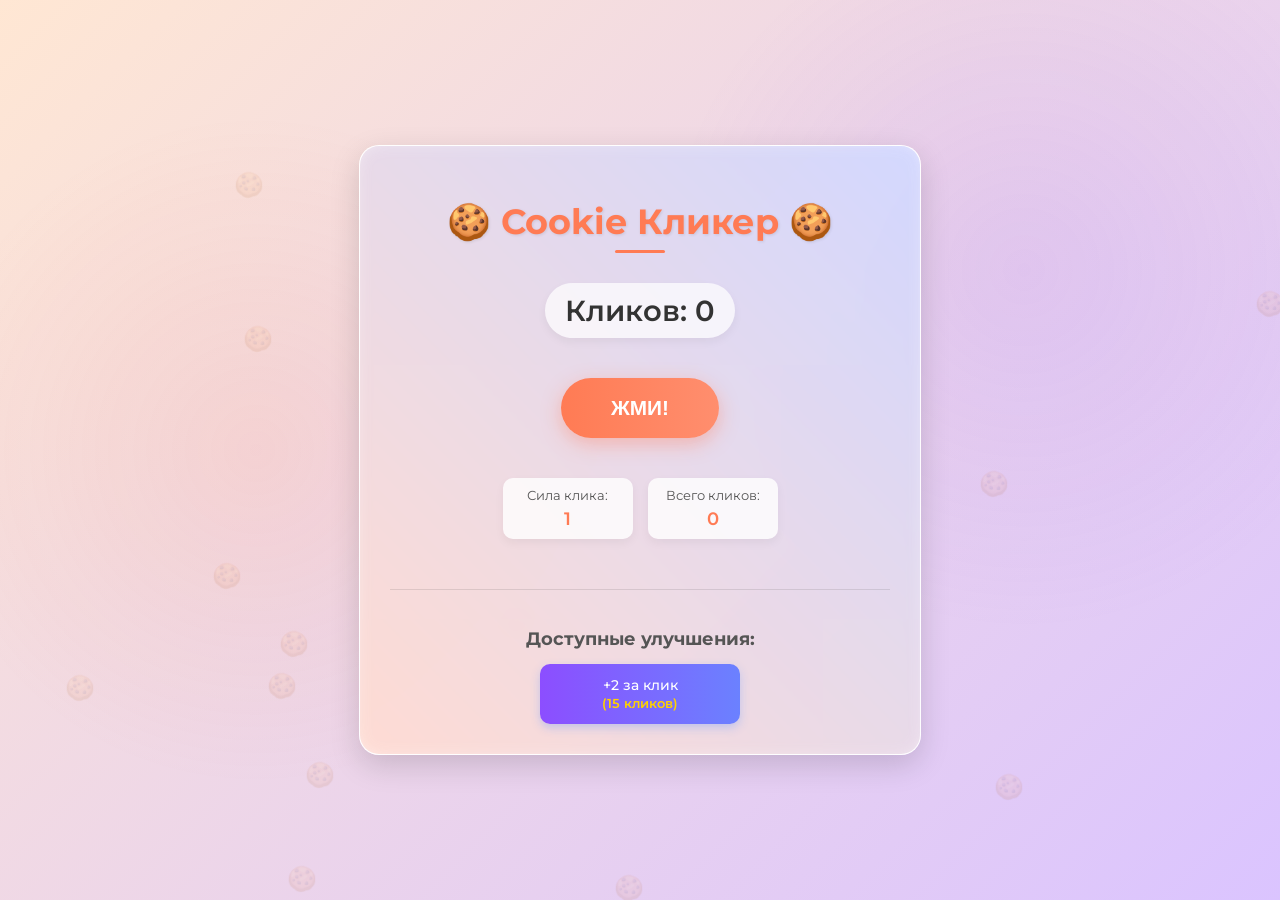
==== Frontend/index.html @ 11d8e7a0 "second commit" ====
<!DOCTYPE html>
<html lang="ru">
<head>
  <meta charset="UTF-8">
  <title>Cookie Clicker Deluxe</title>
  <link rel="stylesheet" href="style.css">
  <link rel="preconnect" href="https://fonts.googleapis.com">
  <link rel="preconnect" href="https://fonts.gstatic.com" crossorigin>
  <link href="https://fonts.googleapis.com/css2?family=Montserrat:wght@400;600;700&family=Poppins:wght@300;400;600&display=swap" rel="stylesheet">
  <link rel="stylesheet" href="https://cdnjs.cloudflare.com/ajax/libs/animate.css/4.1.1/animate.min.css">
</head>
<body>
  <div class="particles"></div>
  <div class="game">
    <h1 class="title">🍪 Cookie Кликер 🍪</h1>
    <div class="counter">Кликов: <span id="clicks">0</span></div>
    
    <div class="cookie-container">
      <button id="cookie" class="cookie-btn animate__animated">ЖМИ!</button>
      <div class="cookie-crumbs"></div>
    </div>
    
    <div class="stats">
      <div class="stat-box">
        <span>Сила клика:</span>
        <span id="click-power">1</span>
      </div>
      <div class="stat-box">
        <span>Всего кликов:</span>
        <span id="total-clicks">0</span>
      </div>
    </div>
    
    <div class="upgrades">
      <h3>Доступные улучшения:</h3>
      <div id="upgrades-container" class="upgrades-grid"></div>
    </div>
    
    <div id="Improvements" class="purchased-upgrades">
      <h3>Купленные улучшения:</h3>
      <div class="upgrades-grid">
        <button id="byeImprovements" class="upgrade">+500 за клик<br><span>(10000 кликов)</span></button>
      </div>
    </div>
  </div>
  
  <div class="floating-cookies"></div>
  
  <script src="script.js"></script>
</body>
</html>
---- Frontend/style.css ----
@import url("https://fonts.googleapis.com/css2?family=Montserrat:wght@400;600;700&family=Poppins:wght@300;400;600&display=swap");
:root {
  --primary: #FF7B54;
  --primary-light: #FF8E6E;
  --secondary: #8C4EFF;
  --secondary-light: #6B81FF;
  --accent: #FFD200;
  --background: #f5f7fa;
  --text: #333;
  --text-light: #555;
}

body {
  font-family: "Montserrat", sans-serif;
  display: -webkit-box;
  display: -ms-flexbox;
  display: flex;
  -webkit-box-pack: center;
      -ms-flex-pack: center;
          justify-content: center;
  -webkit-box-align: center;
      -ms-flex-align: center;
          align-items: center;
  min-height: 100vh;
  margin: 0;
  background: linear-gradient(135deg, rgba(255, 208, 170, 0.5137254902) 0%, rgba(184, 140, 255, 0.5137254902) 100%);
  color: var(--text);
  overflow-x: hidden;
  position: relative;
}

.particles {
  position: fixed;
  top: 0;
  left: 0;
  width: 100%;
  height: 100%;
  z-index: -1;
  background: radial-gradient(circle at 20% 50%, rgba(255, 123, 84, 0.1) 0%, transparent 30%), radial-gradient(circle at 80% 30%, rgba(140, 78, 255, 0.1) 0%, transparent 30%);
}

.game {
  background: rgba(255, 255, 255, 0.95);
  padding: 30px;
  border-radius: 20px;
  -webkit-box-shadow: 0 10px 30px rgba(0, 0, 0, 0.15);
          box-shadow: 0 10px 30px rgba(0, 0, 0, 0.15);
  width: 90%;
  max-width: 500px;
  margin: 20px;
  backdrop-filter: blur(5px);
  border: 1px solid rgba(255, 255, 255, 0.3);
  position: relative;
  overflow: hidden;
  -webkit-transition: -webkit-transform 0.3s ease;
  transition: -webkit-transform 0.3s ease;
  transition: transform 0.3s ease;
  transition: transform 0.3s ease, -webkit-transform 0.3s ease;
  display: -webkit-box;
  display: -ms-flexbox;
  display: flex;
  -webkit-box-orient: vertical;
  -webkit-box-direction: normal;
      -ms-flex-direction: column;
          flex-direction: column;
  -webkit-box-align: center;
      -ms-flex-align: center;
          align-items: center;
  text-align: center;
}

.game::before {
  content: "";
  position: absolute;
  top: -10px;
  left: -10px;
  right: -10px;
  bottom: -10px;
  background: linear-gradient(45deg, var(--primary-light), var(--secondary-light));
  z-index: -1;
  border-radius: 30px;
  opacity: 0.3;
  -webkit-filter: blur(10px);
          filter: blur(10px);
}

.title {
  color: var(--primary);
  margin-bottom: 20px;
  font-size: 2.2rem;
  text-shadow: 1px 1px 3px rgba(0, 0, 0, 0.1);
  position: relative;
  display: inline-block;
}
@media (max-width: 480px) {
  .title {
    margin-bottom: 18px;
    font-size: 2rem;
  }
}
@media (max-width: 445px) {
  .title {
    margin-bottom: 15px;
    font-size: 1.8rem;
  }
}
@media (max-width: 410px) {
  .title {
    margin-bottom: 13px;
    font-size: 1.6rem;
  }
}

.title::after {
  content: "";
  position: absolute;
  bottom: -10px;
  left: 50%;
  -webkit-transform: translateX(-50%);
          transform: translateX(-50%);
  width: 50px;
  height: 3px;
  background: var(--primary);
  border-radius: 3px;
}

.counter {
  font-size: 1.8rem;
  margin: 20px 0;
  color: var(--text);
  font-weight: 600;
  background: rgba(255, 255, 255, 0.7);
  padding: 10px 20px;
  border-radius: 50px;
  display: inline-block;
  -webkit-box-shadow: 0 4px 10px rgba(0, 0, 0, 0.05);
          box-shadow: 0 4px 10px rgba(0, 0, 0, 0.05);
}

.cookie-container {
  position: relative;
  margin: 20px 0;
  display: -webkit-box;
  display: -ms-flexbox;
  display: flex;
  -webkit-box-pack: center;
      -ms-flex-pack: center;
          justify-content: center;
}

.cookie-btn {
  background: -webkit-gradient(linear, left top, right top, from(var(--primary)), to(var(--primary-light)));
  background: linear-gradient(to right, var(--primary), var(--primary-light));
  border: none;
  padding: 18px 50px;
  font-size: 1.3rem;
  cursor: pointer;
  border-radius: 50px;
  color: white;
  font-weight: 600;
  -webkit-box-shadow: 0 6px 20px rgba(255, 123, 84, 0.4);
          box-shadow: 0 6px 20px rgba(255, 123, 84, 0.4);
  -webkit-transition: all 0.3s ease;
  transition: all 0.3s ease;
  position: relative;
  overflow: hidden;
  z-index: 1;
  -webkit-transform: scale(1);
          transform: scale(1);
}

.cookie-btn:hover {
  -webkit-transform: scale(1.05);
          transform: scale(1.05);
  -webkit-box-shadow: 0 8px 25px rgba(255, 123, 84, 0.5);
          box-shadow: 0 8px 25px rgba(255, 123, 84, 0.5);
}

.cookie-btn:active {
  -webkit-transform: scale(0.95);
          transform: scale(0.95);
}

.cookie-btn::before {
  content: "";
  position: absolute;
  top: 0;
  left: 0;
  width: 100%;
  height: 100%;
  background: -webkit-gradient(linear, left top, right top, from(var(--primary-light)), to(var(--primary)));
  background: linear-gradient(to right, var(--primary-light), var(--primary));
  opacity: 0;
  -webkit-transition: opacity 0.3s ease;
  transition: opacity 0.3s ease;
  z-index: -1;
}

.cookie-btn:hover::before {
  opacity: 1;
}

.cookie-crumbs {
  position: absolute;
  top: 0;
  left: 0;
  width: 100%;
  height: 100%;
  pointer-events: none;
  z-index: -1;
}

.stats {
  display: -webkit-box;
  display: -ms-flexbox;
  display: flex;
  -webkit-box-pack: center;
      -ms-flex-pack: center;
          justify-content: center;
  gap: 15px;
  margin: 20px 0;
  width: 100%;
}

.stat-box {
  background: rgba(255, 255, 255, 0.8);
  padding: 10px 15px;
  border-radius: 10px;
  -webkit-box-shadow: 0 4px 10px rgba(0, 0, 0, 0.05);
          box-shadow: 0 4px 10px rgba(0, 0, 0, 0.05);
  font-size: 0.9rem;
  display: -webkit-box;
  display: -ms-flexbox;
  display: flex;
  -webkit-box-orient: vertical;
  -webkit-box-direction: normal;
      -ms-flex-direction: column;
          flex-direction: column;
  -webkit-box-align: center;
      -ms-flex-align: center;
          align-items: center;
  min-width: 100px;
}

.stat-box span:first-child {
  color: var(--text-light);
  font-size: 0.8rem;
  margin-bottom: 5px;
}

.stat-box span:last-child {
  font-weight: 600;
  color: var(--primary);
  font-size: 1.1rem;
}

.upgrades {
  margin-top: 30px;
  padding-top: 20px;
  border-top: 1px solid rgba(0, 0, 0, 0.1);
  width: 100%;
}

.upgrades h3 {
  color: var(--text-light);
  margin-bottom: 15px;
  font-size: 1.1rem;
  text-align: center;
}

.upgrades-grid {
  -ms-grid-columns: 1fr 10px 1fr;
  grid-template-columns: 1fr 1fr;
  gap: 10px;
  justify-items: center;
}

.upgrade {
  background: -webkit-gradient(linear, left top, right top, from(var(--secondary)), to(var(--secondary-light)));
  background: linear-gradient(to right, var(--secondary), var(--secondary-light));
  border: none;
  padding: 12px 5px;
  font-family: "Montserrat", sans-serif;
  font-size: 0.9rem;
  cursor: pointer;
  border-radius: 10px;
  color: white;
  font-weight: 500;
  -webkit-box-shadow: 0 4px 10px rgba(78, 140, 255, 0.3);
          box-shadow: 0 4px 10px rgba(78, 140, 255, 0.3);
  -webkit-transition: all 0.3s ease;
  transition: all 0.3s ease;
  position: relative;
  overflow: hidden;
  width: 100%;
  max-width: 200px;
  text-align: center;
}

.upgrade span {
  color: var(--accent);
  font-weight: 600;
  font-size: 0.8rem;
}

.upgrade:hover {
  -webkit-transform: translateY(-3px);
          transform: translateY(-3px);
  -webkit-box-shadow: 0 6px 15px rgba(78, 140, 255, 0.4);
          box-shadow: 0 6px 15px rgba(78, 140, 255, 0.4);
}

.upgrade:disabled {
  background: #ccc;
  -webkit-transform: none;
          transform: none;
  -webkit-box-shadow: none;
          box-shadow: none;
  cursor: not-allowed;
}

.upgrade::after {
  content: "";
  position: absolute;
  top: 0;
  left: 0;
  width: 100%;
  height: 100%;
  background: -webkit-gradient(linear, left top, right top, from(var(--secondary-light)), to(var(--secondary)));
  background: linear-gradient(to right, var(--secondary-light), var(--secondary));
  opacity: 0;
  -webkit-transition: opacity 0.3s ease;
  transition: opacity 0.3s ease;
  z-index: -1;
}

.upgrade:hover::after {
  opacity: 1;
}

.purchased-upgrades {
  margin-top: 20px;
  padding-top: 15px;
  border-top: 1px solid rgba(0, 0, 0, 0.1);
  width: 100%;
}

.purchased-upgrades h3 {
  color: var(--text-light);
  margin-bottom: 15px;
  font-size: 1.1rem;
  text-align: center;
}

.floating-cookies {
  position: fixed;
  top: 0;
  left: 0;
  width: 100%;
  height: 100%;
  pointer-events: none;
  z-index: -1;
}

.floating-cookie {
  position: absolute;
  font-size: 1.5rem;
  opacity: 0.1;
  -webkit-animation: float 15s linear infinite;
          animation: float 15s linear infinite;
}

@-webkit-keyframes float {
  0% {
    -webkit-transform: translateY(100vh) translateX(0);
            transform: translateY(100vh) translateX(0);
  }
  100% {
    -webkit-transform: translateY(-100px) translateX(100px);
            transform: translateY(-100px) translateX(100px);
  }
}

@keyframes float {
  0% {
    -webkit-transform: translateY(100vh) translateX(0);
            transform: translateY(100vh) translateX(0);
  }
  100% {
    -webkit-transform: translateY(-100px) translateX(100px);
            transform: translateY(-100px) translateX(100px);
  }
}
@-webkit-keyframes clickPulse {
  0% {
    -webkit-transform: scale(1);
            transform: scale(1);
  }
  50% {
    -webkit-transform: scale(0.9);
            transform: scale(0.9);
  }
  100% {
    -webkit-transform: scale(1);
            transform: scale(1);
  }
}
@keyframes clickPulse {
  0% {
    -webkit-transform: scale(1);
            transform: scale(1);
  }
  50% {
    -webkit-transform: scale(0.9);
            transform: scale(0.9);
  }
  100% {
    -webkit-transform: scale(1);
            transform: scale(1);
  }
}
@-webkit-keyframes bounce {
  0%, 100% {
    -webkit-transform: translateY(0);
            transform: translateY(0);
  }
  50% {
    -webkit-transform: translateY(-10px);
            transform: translateY(-10px);
  }
}
@keyframes bounce {
  0%, 100% {
    -webkit-transform: translateY(0);
            transform: translateY(0);
  }
  50% {
    -webkit-transform: translateY(-10px);
            transform: translateY(-10px);
  }
}
.cookie-click {
  -webkit-animation: clickPulse 0.2s ease;
          animation: clickPulse 0.2s ease;
}

@media (max-width: 600px) {
  .game {
    width: 95%;
    padding: 20px;
  }
  .upgrades-grid {
    -ms-grid-columns: 1fr;
    grid-template-columns: 1fr;
  }
  .cookie-btn {
    padding: 15px 40px;
    font-size: 1.1rem;
  }
}
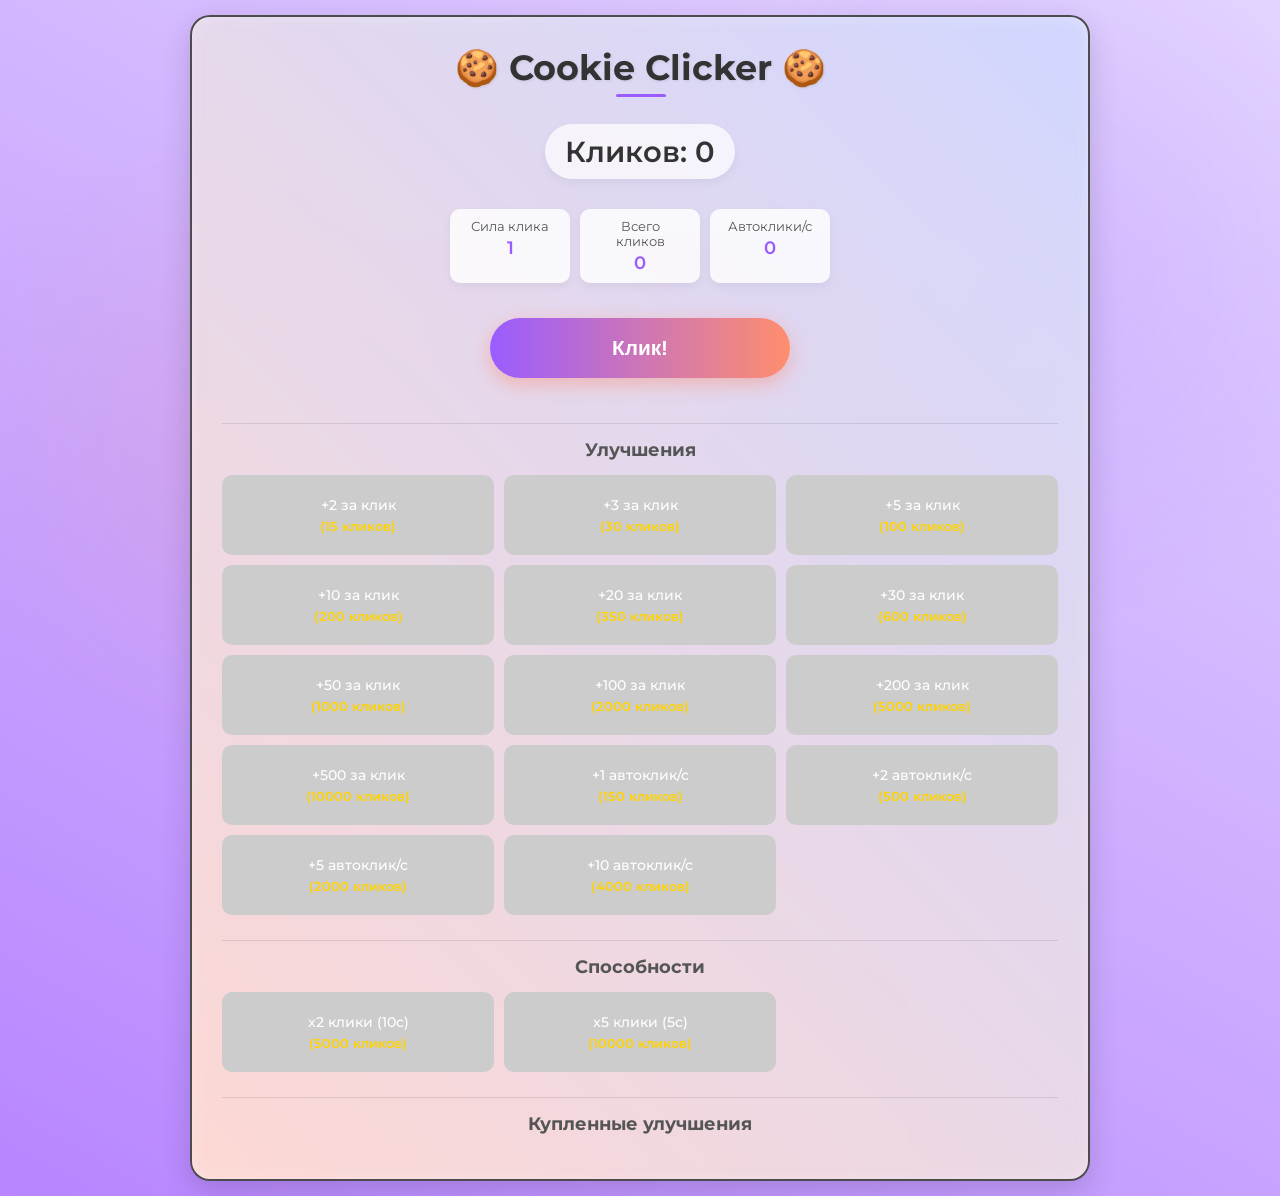
==== commit ebefcfa6: "Обновление и адаптация." ====
--- a/Frontend/index.html
+++ b/Frontend/index.html
@@ -2,50 +2,52 @@
 <html lang="ru">
 <head>
   <meta charset="UTF-8">
+  <meta name="viewport" content="width=device-width, initial-scale=1.0">
   <title>Cookie Clicker Deluxe</title>
   <link rel="stylesheet" href="style.css">
   <link rel="preconnect" href="https://fonts.googleapis.com">
   <link rel="preconnect" href="https://fonts.gstatic.com" crossorigin>
   <link href="https://fonts.googleapis.com/css2?family=Montserrat:wght@400;600;700&family=Poppins:wght@300;400;600&display=swap" rel="stylesheet">
+  <link href="https://fonts.cdnfonts.com/css/druk-text-wide-trial" rel="stylesheet">
   <link rel="stylesheet" href="https://cdnjs.cloudflare.com/ajax/libs/animate.css/4.1.1/animate.min.css">
 </head>
 <body>
   <div class="particles"></div>
   <div class="game">
-    <h1 class="title">🍪 Cookie Кликер 🍪</h1>
+    <h1 class="title animate__animated animate__bounceIn">🍪 Cookie Clicker 🍪</h1>
     <div class="counter">Кликов: <span id="clicks">0</span></div>
-    
-    <div class="cookie-container">
-      <button id="cookie" class="cookie-btn animate__animated">ЖМИ!</button>
-      <div class="cookie-crumbs"></div>
-    </div>
-    
     <div class="stats">
       <div class="stat-box">
-        <span>Сила клика:</span>
+        <span>Сила клика</span>
         <span id="click-power">1</span>
       </div>
       <div class="stat-box">
-        <span>Всего кликов:</span>
+        <span>Всего кликов</span>
         <span id="total-clicks">0</span>
       </div>
+      <div class="stat-box">
+        <span>Автоклики/с</span>
+        <span id="auto-clicks">0</span>
+      </div>
     </div>
-    
+    <div class="cookie-container">
+      <button id="cookie" class="cookie-btn animate__animated">Клик!</button>
+    </div>
+    <div class="cookie-crumbs"></div>
     <div class="upgrades">
-      <h3>Доступные улучшения:</h3>
+      <h3>Улучшения</h3>
       <div id="upgrades-container" class="upgrades-grid"></div>
     </div>
-    
-    <div id="Improvements" class="purchased-upgrades">
-      <h3>Купленные улучшения:</h3>
-      <div class="upgrades-grid">
-        <button id="byeImprovements" class="upgrade">+500 за клик<br><span>(10000 кликов)</span></button>
-      </div>
+    <div class="abilities">
+      <h3>Способности</h3>
+      <div id="abilities-container" class="upgrades-grid"></div>
+    </div>
+    <div class="purchased-upgrades" id="byeImprovements">
+      <h3>Купленные улучшения</h3>
+      <div id="Improvements"></div>
     </div>
   </div>
-  
   <div class="floating-cookies"></div>
-  
   <script src="script.js"></script>
 </body>
 </html>
--- a/Frontend/style.css
+++ b/Frontend/style.css
@@ -1,6 +1,7 @@
+@charset "UTF-8";
 @import url("https://fonts.googleapis.com/css2?family=Montserrat:wght@400;600;700&family=Poppins:wght@300;400;600&display=swap");
 :root {
-  --primary: #FF7B54;
+  --primary: #9a5cff;
   --primary-light: #FF8E6E;
   --secondary: #8C4EFF;
   --secondary-light: #6B81FF;
@@ -8,6 +9,13 @@
   --background: #f5f7fa;
   --text: #333;
   --text-light: #555;
+}
+
+* {
+  -webkit-box-sizing: border-box;
+          box-sizing: border-box;
+  margin: 0;
+  padding: 0;
 }
 
 body {
@@ -23,10 +31,11 @@
           align-items: center;
   min-height: 100vh;
   margin: 0;
-  background: linear-gradient(135deg, rgba(255, 208, 170, 0.5137254902) 0%, rgba(184, 140, 255, 0.5137254902) 100%);
+  background: linear-gradient(29deg, rgba(105, 0, 255, 0.48) 0%, rgba(200, 171, 255, 0.51) 100%);
   color: var(--text);
   overflow-x: hidden;
   position: relative;
+  padding: 15px;
 }
 
 .particles {
@@ -41,15 +50,14 @@
 
 .game {
   background: rgba(255, 255, 255, 0.95);
-  padding: 30px;
+  padding: 25px 20px;
   border-radius: 20px;
   -webkit-box-shadow: 0 10px 30px rgba(0, 0, 0, 0.15);
           box-shadow: 0 10px 30px rgba(0, 0, 0, 0.15);
-  width: 90%;
-  max-width: 500px;
-  margin: 20px;
+  width: 100%;
+  max-width: 900px;
   backdrop-filter: blur(5px);
-  border: 1px solid rgba(255, 255, 255, 0.3);
+  border: 2px solid rgba(0, 0, 0, 0.699);
   position: relative;
   overflow: hidden;
   -webkit-transition: -webkit-transform 0.3s ease;
@@ -85,36 +93,21 @@
 }
 
 .title {
-  color: var(--primary);
+  color: #333;
   margin-bottom: 20px;
-  font-size: 2.2rem;
+  font-family: "Montserrat", sans-serif; /* Fallback если Druk не загрузится */
+  font-size: 1.8rem;
+  font-weight: 700;
   text-shadow: 1px 1px 3px rgba(0, 0, 0, 0.1);
   position: relative;
   display: inline-block;
-}
-@media (max-width: 480px) {
-  .title {
-    margin-bottom: 18px;
-    font-size: 2rem;
-  }
-}
-@media (max-width: 445px) {
-  .title {
-    margin-bottom: 15px;
-    font-size: 1.8rem;
-  }
-}
-@media (max-width: 410px) {
-  .title {
-    margin-bottom: 13px;
-    font-size: 1.6rem;
-  }
+  line-height: 1.2;
 }
 
 .title::after {
   content: "";
   position: absolute;
-  bottom: -10px;
+  bottom: -8px;
   left: 50%;
   -webkit-transform: translateX(-50%);
           transform: translateX(-50%);
@@ -125,8 +118,8 @@
 }
 
 .counter {
-  font-size: 1.8rem;
-  margin: 20px 0;
+  font-size: 1.5rem;
+  margin: 15px 0;
   color: var(--text);
   font-weight: 600;
   background: rgba(255, 255, 255, 0.7);
@@ -135,6 +128,57 @@
   display: inline-block;
   -webkit-box-shadow: 0 4px 10px rgba(0, 0, 0, 0.05);
           box-shadow: 0 4px 10px rgba(0, 0, 0, 0.05);
+  width: auto;
+}
+
+.stats {
+  display: -webkit-box;
+  display: -ms-flexbox;
+  display: flex;
+  -webkit-box-pack: center;
+      -ms-flex-pack: center;
+          justify-content: center;
+  -ms-flex-wrap: wrap;
+      flex-wrap: wrap;
+  gap: 10px;
+  margin: 15px 0;
+  width: 100%;
+}
+
+.stat-box {
+  background: rgba(255, 255, 255, 0.8);
+  padding: 8px 12px;
+  border-radius: 10px;
+  -webkit-box-shadow: 0 4px 10px rgba(0, 0, 0, 0.05);
+          box-shadow: 0 4px 10px rgba(0, 0, 0, 0.05);
+  font-size: 0.85rem;
+  display: -webkit-box;
+  display: -ms-flexbox;
+  display: flex;
+  -webkit-box-orient: vertical;
+  -webkit-box-direction: normal;
+      -ms-flex-direction: column;
+          flex-direction: column;
+  -webkit-box-align: center;
+      -ms-flex-align: center;
+          align-items: center;
+  min-width: 90px;
+  -webkit-box-flex: 1;
+      -ms-flex: 1;
+          flex: 1;
+  max-width: 120px;
+}
+
+.stat-box span:first-child {
+  color: var(--text-light);
+  font-size: 0.75rem;
+  margin-bottom: 3px;
+}
+
+.stat-box span:last-child {
+  font-weight: 600;
+  color: var(--primary);
+  font-size: 1rem;
 }
 
 .cookie-container {
@@ -146,14 +190,15 @@
   -webkit-box-pack: center;
       -ms-flex-pack: center;
           justify-content: center;
+  width: 100%;
 }
 
 .cookie-btn {
   background: -webkit-gradient(linear, left top, right top, from(var(--primary)), to(var(--primary-light)));
   background: linear-gradient(to right, var(--primary), var(--primary-light));
   border: none;
-  padding: 18px 50px;
-  font-size: 1.3rem;
+  padding: 16px 40px;
+  font-size: 1.1rem;
   cursor: pointer;
   border-radius: 50px;
   color: white;
@@ -167,6 +212,8 @@
   z-index: 1;
   -webkit-transform: scale(1);
           transform: scale(1);
+  width: 100%;
+  max-width: 280px;
 }
 
 .cookie-btn:hover {
@@ -210,58 +257,47 @@
   z-index: -1;
 }
 
-.stats {
-  display: -webkit-box;
-  display: -ms-flexbox;
-  display: flex;
-  -webkit-box-pack: center;
-      -ms-flex-pack: center;
-          justify-content: center;
-  gap: 15px;
-  margin: 20px 0;
-  width: 100%;
-}
-
-.stat-box {
-  background: rgba(255, 255, 255, 0.8);
-  padding: 10px 15px;
-  border-radius: 10px;
-  -webkit-box-shadow: 0 4px 10px rgba(0, 0, 0, 0.05);
-          box-shadow: 0 4px 10px rgba(0, 0, 0, 0.05);
-  font-size: 0.9rem;
-  display: -webkit-box;
-  display: -ms-flexbox;
-  display: flex;
-  -webkit-box-orient: vertical;
-  -webkit-box-direction: normal;
-      -ms-flex-direction: column;
-          flex-direction: column;
-  -webkit-box-align: center;
-      -ms-flex-align: center;
-          align-items: center;
-  min-width: 100px;
-}
-
-.stat-box span:first-child {
-  color: var(--text-light);
-  font-size: 0.8rem;
-  margin-bottom: 5px;
-}
-
-.stat-box span:last-child {
-  font-weight: 600;
-  color: var(--primary);
-  font-size: 1.1rem;
-}
-
-.upgrades {
-  margin-top: 30px;
-  padding-top: 20px;
+.crumb {
+  position: fixed;
+  font-size: 1rem;
+  opacity: 0.7;
+  -webkit-animation: crumble 1s ease-out forwards;
+          animation: crumble 1s ease-out forwards;
+}
+
+@-webkit-keyframes crumble {
+  0% {
+    -webkit-transform: translate(0, 0) scale(1);
+            transform: translate(0, 0) scale(1);
+    opacity: 0.7;
+  }
+  100% {
+    -webkit-transform: translate(calc(-50px + 100px * var(--rand-x)), calc(50px * var(--rand-y))) scale(0.5);
+            transform: translate(calc(-50px + 100px * var(--rand-x)), calc(50px * var(--rand-y))) scale(0.5);
+    opacity: 0;
+  }
+}
+
+@keyframes crumble {
+  0% {
+    -webkit-transform: translate(0, 0) scale(1);
+            transform: translate(0, 0) scale(1);
+    opacity: 0.7;
+  }
+  100% {
+    -webkit-transform: translate(calc(-50px + 100px * var(--rand-x)), calc(50px * var(--rand-y))) scale(0.5);
+            transform: translate(calc(-50px + 100px * var(--rand-x)), calc(50px * var(--rand-y))) scale(0.5);
+    opacity: 0;
+  }
+}
+.upgrades, .abilities, .purchased-upgrades {
+  margin-top: 25px;
+  padding-top: 15px;
   border-top: 1px solid rgba(0, 0, 0, 0.1);
   width: 100%;
 }
 
-.upgrades h3 {
+.upgrades h3, .abilities h3, .purchased-upgrades h3 {
   color: var(--text-light);
   margin-bottom: 15px;
   font-size: 1.1rem;
@@ -269,19 +305,21 @@
 }
 
 .upgrades-grid {
-  -ms-grid-columns: 1fr 10px 1fr;
-  grid-template-columns: 1fr 1fr;
+  display: -ms-grid;
+  display: grid;
+  grid-template-columns: repeat(auto-fit, minmax(150px, 1fr));
   gap: 10px;
   justify-items: center;
-}
-
-.upgrade {
+  width: 100%;
+}
+
+.upgrade, .ability {
   background: -webkit-gradient(linear, left top, right top, from(var(--secondary)), to(var(--secondary-light)));
   background: linear-gradient(to right, var(--secondary), var(--secondary-light));
   border: none;
-  padding: 12px 5px;
+  padding: 12px 8px;
   font-family: "Montserrat", sans-serif;
-  font-size: 0.9rem;
+  font-size: 0.85rem;
   cursor: pointer;
   border-radius: 10px;
   color: white;
@@ -293,24 +331,39 @@
   position: relative;
   overflow: hidden;
   width: 100%;
-  max-width: 200px;
   text-align: center;
-}
-
-.upgrade span {
+  min-height: 80px;
+  display: -webkit-box;
+  display: -ms-flexbox;
+  display: flex;
+  -webkit-box-orient: vertical;
+  -webkit-box-direction: normal;
+      -ms-flex-direction: column;
+          flex-direction: column;
+  -webkit-box-pack: center;
+      -ms-flex-pack: center;
+          justify-content: center;
+  -webkit-box-align: center;
+      -ms-flex-align: center;
+          align-items: center;
+}
+
+.upgrade span, .ability span {
   color: var(--accent);
   font-weight: 600;
-  font-size: 0.8rem;
-}
-
-.upgrade:hover {
+  font-size: 0.75rem;
+  display: block;
+  margin-top: 5px;
+}
+
+.upgrade:hover, .ability:hover {
   -webkit-transform: translateY(-3px);
           transform: translateY(-3px);
   -webkit-box-shadow: 0 6px 15px rgba(78, 140, 255, 0.4);
           box-shadow: 0 6px 15px rgba(78, 140, 255, 0.4);
 }
 
-.upgrade:disabled {
+.upgrade:disabled, .ability:disabled {
   background: #ccc;
   -webkit-transform: none;
           transform: none;
@@ -319,7 +372,7 @@
   cursor: not-allowed;
 }
 
-.upgrade::after {
+.upgrade::after, .ability::after {
   content: "";
   position: absolute;
   top: 0;
@@ -334,24 +387,56 @@
   z-index: -1;
 }
 
-.upgrade:hover::after {
+.upgrade:hover::after, .ability:hover::after {
   opacity: 1;
 }
 
-.purchased-upgrades {
-  margin-top: 20px;
-  padding-top: 15px;
-  border-top: 1px solid rgba(0, 0, 0, 0.1);
-  width: 100%;
-}
-
-.purchased-upgrades h3 {
-  color: var(--text-light);
-  margin-bottom: 15px;
-  font-size: 1.1rem;
-  text-align: center;
-}
-
+.auto-upgrade {
+  background: -webkit-gradient(linear, left top, right top, from(#4CAF50), to(#81C784));
+  background: linear-gradient(to right, #4CAF50, #81C784);
+}
+
+.auto-upgrade::after {
+  background: -webkit-gradient(linear, left top, right top, from(#81C784), to(#4CAF50));
+  background: linear-gradient(to right, #81C784, #4CAF50);
+}
+
+.active-ability {
+  background: -webkit-gradient(linear, left top, right top, from(#FFD700), to(#FFA500));
+  background: linear-gradient(to right, #FFD700, #FFA500);
+  -webkit-animation: glow 1.5s ease-in-out infinite;
+          animation: glow 1.5s ease-in-out infinite;
+}
+
+@-webkit-keyframes glow {
+  0% {
+    -webkit-box-shadow: 0 0 10px rgba(255, 215, 0, 0.5);
+            box-shadow: 0 0 10px rgba(255, 215, 0, 0.5);
+  }
+  50% {
+    -webkit-box-shadow: 0 0 20px rgba(255, 215, 0, 0.8);
+            box-shadow: 0 0 20px rgba(255, 215, 0, 0.8);
+  }
+  100% {
+    -webkit-box-shadow: 0 0 10px rgba(255, 215, 0, 0.5);
+            box-shadow: 0 0 10px rgba(255, 215, 0, 0.5);
+  }
+}
+
+@keyframes glow {
+  0% {
+    -webkit-box-shadow: 0 0 10px rgba(255, 215, 0, 0.5);
+            box-shadow: 0 0 10px rgba(255, 215, 0, 0.5);
+  }
+  50% {
+    -webkit-box-shadow: 0 0 20px rgba(255, 215, 0, 0.8);
+            box-shadow: 0 0 20px rgba(255, 215, 0, 0.8);
+  }
+  100% {
+    -webkit-box-shadow: 0 0 10px rgba(255, 215, 0, 0.5);
+            box-shadow: 0 0 10px rgba(255, 215, 0, 0.5);
+  }
+}
 .floating-cookies {
   position: fixed;
   top: 0;
@@ -391,70 +476,121 @@
             transform: translateY(-100px) translateX(100px);
   }
 }
-@-webkit-keyframes clickPulse {
-  0% {
-    -webkit-transform: scale(1);
-            transform: scale(1);
-  }
-  50% {
-    -webkit-transform: scale(0.9);
-            transform: scale(0.9);
-  }
-  100% {
-    -webkit-transform: scale(1);
-            transform: scale(1);
-  }
-}
-@keyframes clickPulse {
-  0% {
-    -webkit-transform: scale(1);
-            transform: scale(1);
-  }
-  50% {
-    -webkit-transform: scale(0.9);
-            transform: scale(0.9);
-  }
-  100% {
-    -webkit-transform: scale(1);
-            transform: scale(1);
-  }
-}
-@-webkit-keyframes bounce {
-  0%, 100% {
-    -webkit-transform: translateY(0);
-            transform: translateY(0);
-  }
-  50% {
-    -webkit-transform: translateY(-10px);
-            transform: translateY(-10px);
-  }
-}
-@keyframes bounce {
-  0%, 100% {
-    -webkit-transform: translateY(0);
-            transform: translateY(0);
-  }
-  50% {
-    -webkit-transform: translateY(-10px);
-            transform: translateY(-10px);
-  }
-}
-.cookie-click {
-  -webkit-animation: clickPulse 0.2s ease;
-          animation: clickPulse 0.2s ease;
-}
-
-@media (max-width: 600px) {
+@media (min-width: 768px) {
+  .title {
+    font-size: 2.2rem;
+  }
+  .counter {
+    font-size: 1.8rem;
+  }
+  .stat-box {
+    padding: 10px 15px;
+    min-width: 100px;
+  }
+  .stat-box span:first-child {
+    font-size: 0.8rem;
+  }
+  .stat-box span:last-child {
+    font-size: 1.1rem;
+  }
+  .cookie-btn {
+    padding: 18px 50px;
+    font-size: 1.3rem;
+    max-width: 300px;
+  }
+  .upgrade, .ability {
+    font-size: 0.9rem;
+    padding: 12px 10px;
+  }
+  .upgrade span, .ability span {
+    font-size: 0.8rem;
+  }
+}
+/* Адаптация для десктопов */
+@media (min-width: 992px) {
   .game {
-    width: 95%;
-    padding: 20px;
+    padding: 30px;
   }
   .upgrades-grid {
-    -ms-grid-columns: 1fr;
-    grid-template-columns: 1fr;
+    -ms-grid-columns: (1fr)[3];
+    grid-template-columns: repeat(3, 1fr);
+  }
+}
+@media (max-width: 360px) {
+  .title {
+    font-size: 1.6rem;
+  }
+  .counter {
+    font-size: 1.3rem;
+    padding: 8px 16px;
+  }
+  .stat-box {
+    min-width: 80px;
+    padding: 6px 8px;
+  }
+  .stat-box span:first-child {
+    font-size: 0.7rem;
+  }
+  .stat-box span:last-child {
+    font-size: 0.9rem;
   }
   .cookie-btn {
-    padding: 15px 40px;
-    font-size: 1.1rem;
+    padding: 14px 30px;
+    font-size: 1rem;
+  }
+  .upgrade, .ability {
+    font-size: 0.8rem;
+    min-height: 70px;
+    padding: 8px 5px;
+  }
+}
+@media (max-height: 700px) and (orientation: portrait) {
+  body {
+    padding: 10px;
+    -webkit-box-align: start;
+        -ms-flex-align: start;
+            align-items: flex-start;
+  }
+  .game {
+    margin: 10px 0;
+  }
+  .title {
+    margin-bottom: 15px;
+    font-size: 1.6rem;
+  }
+  .counter {
+    margin: 10px 0;
+    font-size: 1.3rem;
+  }
+  .stats {
+    margin: 10px 0;
+  }
+  .cookie-container {
+    margin: 15px 0;
+  }
+}
+@media (max-width: 900px) and (orientation: landscape) {
+  body {
+    padding: 10px;
+    -webkit-box-align: start;
+        -ms-flex-align: start;
+            align-items: flex-start;
+  }
+  .game {
+    margin: 10px 0;
+    max-width: 100%;
+  }
+  .title {
+    margin-bottom: 15px;
+    font-size: 1.6rem;
+  }
+  .stats {
+    -ms-flex-wrap: nowrap;
+        flex-wrap: nowrap;
+    gap: 8px;
+  }
+  .stat-box {
+    min-width: auto;
+    padding: 6px 8px;
   }
 }
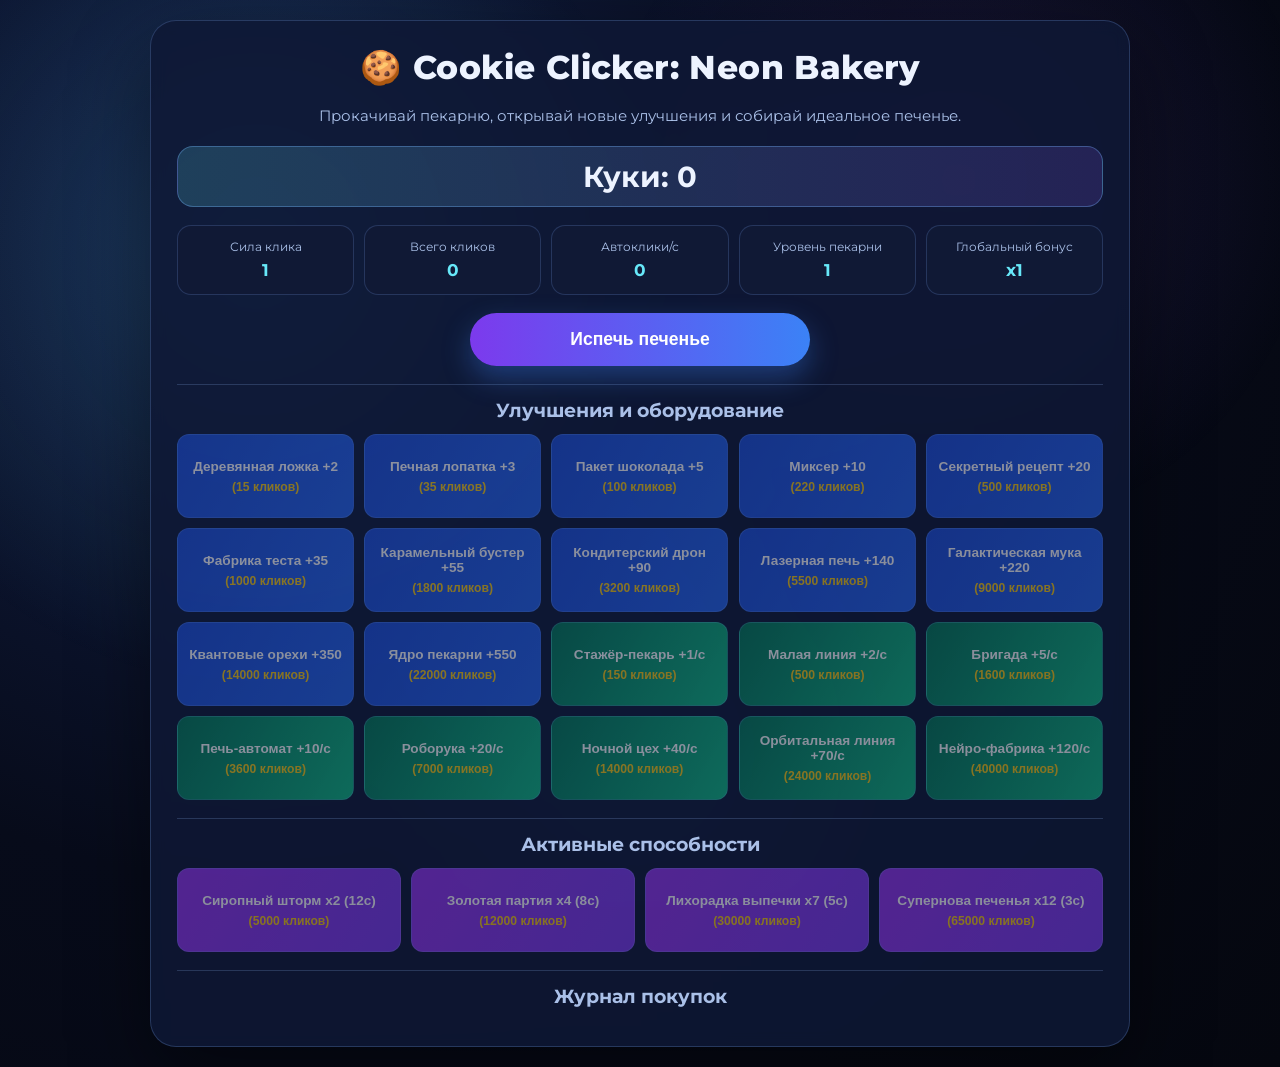
==== commit d77d3767: "Redesign UI and add advanced progression upgrades" ====
--- a/Frontend/index.html
+++ b/Frontend/index.html
@@ -7,16 +7,18 @@
   <link rel="stylesheet" href="style.css">
   <link rel="preconnect" href="https://fonts.googleapis.com">
   <link rel="preconnect" href="https://fonts.gstatic.com" crossorigin>
-  <link href="https://fonts.googleapis.com/css2?family=Montserrat:wght@400;600;700&family=Poppins:wght@300;400;600&display=swap" rel="stylesheet">
-  <link href="https://fonts.cdnfonts.com/css/druk-text-wide-trial" rel="stylesheet">
+  <link href="https://fonts.googleapis.com/css2?family=Montserrat:wght@400;600;700;800&family=Poppins:wght@300;400;600&display=swap" rel="stylesheet">
   <link rel="stylesheet" href="https://cdnjs.cloudflare.com/ajax/libs/animate.css/4.1.1/animate.min.css">
 </head>
 <body>
   <div class="particles"></div>
-  <div class="game">
-    <h1 class="title animate__animated animate__bounceIn">🍪 Cookie Clicker 🍪</h1>
-    <div class="counter">Кликов: <span id="clicks">0</span></div>
-    <div class="stats">
+  <main class="game">
+    <h1 class="title animate__animated animate__bounceIn">🍪 Cookie Clicker: Neon Bakery</h1>
+    <p class="subtitle">Прокачивай пекарню, открывай новые улучшения и собирай идеальное печенье.</p>
+
+    <div class="counter">Куки: <span id="clicks">0</span></div>
+
+    <section class="stats">
       <div class="stat-box">
         <span>Сила клика</span>
         <span id="click-power">1</span>
@@ -29,25 +31,35 @@
         <span>Автоклики/с</span>
         <span id="auto-clicks">0</span>
       </div>
+      <div class="stat-box">
+        <span>Уровень пекарни</span>
+        <span id="bakery-level">1</span>
+      </div>
+      <div class="stat-box">
+        <span>Глобальный бонус</span>
+        <span id="global-multiplier">x1</span>
+      </div>
+    </section>
+
+    <div class="cookie-container">
+      <button id="cookie" class="cookie-btn animate__animated">Испечь печенье</button>
     </div>
-    <div class="cookie-container">
-      <button id="cookie" class="cookie-btn animate__animated">Клик!</button>
-    </div>
-    <div class="cookie-crumbs"></div>
-    <div class="upgrades">
-      <h3>Улучшения</h3>
+
+    <section class="upgrades">
+      <h3>Улучшения и оборудование</h3>
       <div id="upgrades-container" class="upgrades-grid"></div>
-    </div>
-    <div class="abilities">
-      <h3>Способности</h3>
+    </section>
+
+    <section class="abilities">
+      <h3>Активные способности</h3>
       <div id="abilities-container" class="upgrades-grid"></div>
-    </div>
-    <div class="purchased-upgrades" id="byeImprovements">
-      <h3>Купленные улучшения</h3>
+    </section>
+
+    <section class="purchased-upgrades" id="byeImprovements">
+      <h3>Журнал покупок</h3>
       <div id="Improvements"></div>
-    </div>
-  </div>
-  <div class="floating-cookies"></div>
+    </section>
+  </main>
   <script src="script.js"></script>
 </body>
-</html>+</html>
--- a/Frontend/style.css
+++ b/Frontend/style.css
@@ -1,596 +1,230 @@
-@charset "UTF-8";
-@import url("https://fonts.googleapis.com/css2?family=Montserrat:wght@400;600;700&family=Poppins:wght@300;400;600&display=swap");
 :root {
-  --primary: #9a5cff;
-  --primary-light: #FF8E6E;
-  --secondary: #8C4EFF;
-  --secondary-light: #6B81FF;
-  --accent: #FFD200;
-  --background: #f5f7fa;
-  --text: #333;
-  --text-light: #555;
+  --bg: #070b1a;
+  --bg-secondary: #101935;
+  --panel: rgba(15, 24, 53, 0.86);
+  --panel-border: rgba(132, 177, 255, 0.22);
+  --text: #edf3ff;
+  --muted: #aac0e8;
+  --accent: #67e8f9;
+  --accent-2: #8b5cf6;
+  --warning: #facc15;
 }
 
 * {
-  -webkit-box-sizing: border-box;
-          box-sizing: border-box;
+  box-sizing: border-box;
   margin: 0;
   padding: 0;
 }
 
 body {
+  min-height: 100vh;
+  display: flex;
+  justify-content: center;
+  align-items: center;
+  padding: 20px;
   font-family: "Montserrat", sans-serif;
-  display: -webkit-box;
-  display: -ms-flexbox;
-  display: flex;
-  -webkit-box-pack: center;
-      -ms-flex-pack: center;
-          justify-content: center;
-  -webkit-box-align: center;
-      -ms-flex-align: center;
-          align-items: center;
-  min-height: 100vh;
-  margin: 0;
-  background: linear-gradient(29deg, rgba(105, 0, 255, 0.48) 0%, rgba(200, 171, 255, 0.51) 100%);
   color: var(--text);
-  overflow-x: hidden;
-  position: relative;
-  padding: 15px;
+  background: radial-gradient(circle at 20% 20%, #12214a 0%, var(--bg) 50%, #05070f 100%);
 }
 
 .particles {
   position: fixed;
-  top: 0;
-  left: 0;
-  width: 100%;
-  height: 100%;
-  z-index: -1;
-  background: radial-gradient(circle at 20% 50%, rgba(255, 123, 84, 0.1) 0%, transparent 30%), radial-gradient(circle at 80% 30%, rgba(140, 78, 255, 0.1) 0%, transparent 30%);
+  inset: 0;
+  pointer-events: none;
+  background-image: radial-gradient(circle at 20% 30%, rgba(103, 232, 249, 0.14), transparent 35%),
+    radial-gradient(circle at 75% 20%, rgba(139, 92, 246, 0.14), transparent 30%),
+    radial-gradient(circle at 50% 85%, rgba(59, 130, 246, 0.12), transparent 28%);
 }
 
 .game {
-  background: rgba(255, 255, 255, 0.95);
-  padding: 25px 20px;
-  border-radius: 20px;
-  -webkit-box-shadow: 0 10px 30px rgba(0, 0, 0, 0.15);
-          box-shadow: 0 10px 30px rgba(0, 0, 0, 0.15);
-  width: 100%;
-  max-width: 900px;
-  backdrop-filter: blur(5px);
-  border: 2px solid rgba(0, 0, 0, 0.699);
   position: relative;
-  overflow: hidden;
-  -webkit-transition: -webkit-transform 0.3s ease;
-  transition: -webkit-transform 0.3s ease;
-  transition: transform 0.3s ease;
-  transition: transform 0.3s ease, -webkit-transform 0.3s ease;
-  display: -webkit-box;
-  display: -ms-flexbox;
+  width: min(980px, 100%);
+  border: 1px solid var(--panel-border);
+  border-radius: 26px;
+  background: var(--panel);
+  box-shadow: 0 30px 80px rgba(0, 0, 0, 0.45);
+  backdrop-filter: blur(8px);
+  padding: 26px;
+  display: grid;
+  gap: 18px;
+}
+
+.title {
+  font-size: clamp(1.45rem, 2.6vw, 2.3rem);
+  font-weight: 800;
+  text-align: center;
+  letter-spacing: 0.4px;
+}
+
+.subtitle {
+  text-align: center;
+  color: var(--muted);
+  max-width: 720px;
+  margin: 0 auto;
+  line-height: 1.5;
+  font-size: 0.95rem;
+}
+
+.counter {
+  font-size: clamp(1.2rem, 2.6vw, 1.8rem);
+  font-weight: 700;
+  text-align: center;
+  background: linear-gradient(90deg, rgba(103, 232, 249, 0.18), rgba(139, 92, 246, 0.18));
+  border: 1px solid rgba(118, 183, 255, 0.35);
+  padding: 12px 20px;
+  border-radius: 16px;
+}
+
+.stats {
+  display: grid;
+  grid-template-columns: repeat(auto-fit, minmax(140px, 1fr));
+  gap: 10px;
+}
+
+.stat-box {
+  background: var(--bg-secondary);
+  border: 1px solid rgba(127, 171, 255, 0.2);
+  border-radius: 14px;
+  padding: 10px;
+  text-align: center;
+  min-height: 70px;
+  display: grid;
+  gap: 6px;
+  align-content: center;
+}
+
+.stat-box span:first-child {
+  color: var(--muted);
+  font-size: 0.75rem;
+}
+
+.stat-box span:last-child {
+  font-size: 1.05rem;
+  font-weight: 700;
+  color: var(--accent);
+}
+
+.cookie-container {
   display: flex;
-  -webkit-box-orient: vertical;
-  -webkit-box-direction: normal;
-      -ms-flex-direction: column;
-          flex-direction: column;
-  -webkit-box-align: center;
-      -ms-flex-align: center;
-          align-items: center;
-  text-align: center;
-}
-
-.game::before {
-  content: "";
-  position: absolute;
-  top: -10px;
-  left: -10px;
-  right: -10px;
-  bottom: -10px;
-  background: linear-gradient(45deg, var(--primary-light), var(--secondary-light));
-  z-index: -1;
-  border-radius: 30px;
-  opacity: 0.3;
-  -webkit-filter: blur(10px);
-          filter: blur(10px);
-}
-
-.title {
-  color: #333;
-  margin-bottom: 20px;
-  font-family: "Montserrat", sans-serif; /* Fallback если Druk не загрузится */
-  font-size: 1.8rem;
+  justify-content: center;
+}
+
+.cookie-btn {
+  border: 0;
+  border-radius: 999px;
+  color: #fff;
   font-weight: 700;
-  text-shadow: 1px 1px 3px rgba(0, 0, 0, 0.1);
-  position: relative;
-  display: inline-block;
-  line-height: 1.2;
-}
-
-.title::after {
-  content: "";
-  position: absolute;
-  bottom: -8px;
-  left: 50%;
-  -webkit-transform: translateX(-50%);
-          transform: translateX(-50%);
-  width: 50px;
-  height: 3px;
-  background: var(--primary);
-  border-radius: 3px;
-}
-
-.counter {
-  font-size: 1.5rem;
-  margin: 15px 0;
-  color: var(--text);
+  font-size: 1.1rem;
+  padding: 16px 38px;
+  cursor: pointer;
+  width: min(340px, 100%);
+  background: linear-gradient(90deg, #7c3aed, #3b82f6, #06b6d4);
+  background-size: 200% 200%;
+  box-shadow: 0 12px 28px rgba(59, 130, 246, 0.35);
+  transition: transform 0.2s ease, box-shadow 0.2s ease;
+}
+
+.cookie-btn:hover {
+  transform: translateY(-2px) scale(1.01);
+  box-shadow: 0 16px 32px rgba(103, 232, 249, 0.32);
+}
+
+.cookie-btn:active {
+  transform: translateY(1px) scale(0.98);
+}
+
+.upgrades,
+.abilities,
+.purchased-upgrades {
+  border-top: 1px solid rgba(150, 190, 255, 0.2);
+  padding-top: 14px;
+}
+
+.upgrades h3,
+.abilities h3,
+.purchased-upgrades h3 {
+  text-align: center;
+  color: var(--muted);
+  margin-bottom: 12px;
+}
+
+.upgrades-grid {
+  display: grid;
+  grid-template-columns: repeat(auto-fit, minmax(170px, 1fr));
+  gap: 10px;
+}
+
+.upgrade,
+.ability {
+  border: 1px solid rgba(129, 175, 255, 0.25);
+  border-radius: 12px;
+  min-height: 84px;
+  padding: 10px;
   font-weight: 600;
-  background: rgba(255, 255, 255, 0.7);
-  padding: 10px 20px;
-  border-radius: 50px;
-  display: inline-block;
-  -webkit-box-shadow: 0 4px 10px rgba(0, 0, 0, 0.05);
-          box-shadow: 0 4px 10px rgba(0, 0, 0, 0.05);
-  width: auto;
-}
-
-.stats {
-  display: -webkit-box;
-  display: -ms-flexbox;
-  display: flex;
-  -webkit-box-pack: center;
-      -ms-flex-pack: center;
-          justify-content: center;
-  -ms-flex-wrap: wrap;
-      flex-wrap: wrap;
-  gap: 10px;
-  margin: 15px 0;
-  width: 100%;
-}
-
-.stat-box {
-  background: rgba(255, 255, 255, 0.8);
-  padding: 8px 12px;
-  border-radius: 10px;
-  -webkit-box-shadow: 0 4px 10px rgba(0, 0, 0, 0.05);
-          box-shadow: 0 4px 10px rgba(0, 0, 0, 0.05);
   font-size: 0.85rem;
-  display: -webkit-box;
-  display: -ms-flexbox;
-  display: flex;
-  -webkit-box-orient: vertical;
-  -webkit-box-direction: normal;
-      -ms-flex-direction: column;
-          flex-direction: column;
-  -webkit-box-align: center;
-      -ms-flex-align: center;
-          align-items: center;
-  min-width: 90px;
-  -webkit-box-flex: 1;
-      -ms-flex: 1;
-          flex: 1;
-  max-width: 120px;
-}
-
-.stat-box span:first-child {
-  color: var(--text-light);
-  font-size: 0.75rem;
-  margin-bottom: 3px;
-}
-
-.stat-box span:last-child {
-  font-weight: 600;
-  color: var(--primary);
-  font-size: 1rem;
-}
-
-.cookie-container {
-  position: relative;
-  margin: 20px 0;
-  display: -webkit-box;
-  display: -ms-flexbox;
-  display: flex;
-  -webkit-box-pack: center;
-      -ms-flex-pack: center;
-          justify-content: center;
-  width: 100%;
-}
-
-.cookie-btn {
-  background: -webkit-gradient(linear, left top, right top, from(var(--primary)), to(var(--primary-light)));
-  background: linear-gradient(to right, var(--primary), var(--primary-light));
-  border: none;
-  padding: 16px 40px;
-  font-size: 1.1rem;
+  color: white;
   cursor: pointer;
-  border-radius: 50px;
-  color: white;
-  font-weight: 600;
-  -webkit-box-shadow: 0 6px 20px rgba(255, 123, 84, 0.4);
-          box-shadow: 0 6px 20px rgba(255, 123, 84, 0.4);
-  -webkit-transition: all 0.3s ease;
-  transition: all 0.3s ease;
-  position: relative;
-  overflow: hidden;
-  z-index: 1;
-  -webkit-transform: scale(1);
-          transform: scale(1);
-  width: 100%;
-  max-width: 280px;
-}
-
-.cookie-btn:hover {
-  -webkit-transform: scale(1.05);
-          transform: scale(1.05);
-  -webkit-box-shadow: 0 8px 25px rgba(255, 123, 84, 0.5);
-          box-shadow: 0 8px 25px rgba(255, 123, 84, 0.5);
-}
-
-.cookie-btn:active {
-  -webkit-transform: scale(0.95);
-          transform: scale(0.95);
-}
-
-.cookie-btn::before {
-  content: "";
-  position: absolute;
-  top: 0;
-  left: 0;
-  width: 100%;
-  height: 100%;
-  background: -webkit-gradient(linear, left top, right top, from(var(--primary-light)), to(var(--primary)));
-  background: linear-gradient(to right, var(--primary-light), var(--primary));
-  opacity: 0;
-  -webkit-transition: opacity 0.3s ease;
-  transition: opacity 0.3s ease;
-  z-index: -1;
-}
-
-.cookie-btn:hover::before {
-  opacity: 1;
-}
-
-.cookie-crumbs {
-  position: absolute;
-  top: 0;
-  left: 0;
-  width: 100%;
-  height: 100%;
-  pointer-events: none;
-  z-index: -1;
-}
-
-.crumb {
-  position: fixed;
-  font-size: 1rem;
-  opacity: 0.7;
-  -webkit-animation: crumble 1s ease-out forwards;
-          animation: crumble 1s ease-out forwards;
-}
-
-@-webkit-keyframes crumble {
-  0% {
-    -webkit-transform: translate(0, 0) scale(1);
-            transform: translate(0, 0) scale(1);
-    opacity: 0.7;
+  transition: transform 0.2s ease, opacity 0.2s ease;
+}
+
+.upgrade {
+  background: linear-gradient(120deg, #1d4ed8, #2563eb);
+}
+
+.auto-upgrade {
+  background: linear-gradient(120deg, #047857, #10b981);
+}
+
+.ability {
+  background: linear-gradient(120deg, #9333ea, #7c3aed);
+}
+
+.upgrade span,
+.ability span {
+  display: block;
+  margin-top: 6px;
+  color: var(--warning);
+  font-size: 0.76rem;
+}
+
+.upgrade:hover,
+.ability:hover {
+  transform: translateY(-2px);
+}
+
+.upgrade:disabled,
+.ability:disabled {
+  opacity: 0.52;
+  cursor: not-allowed;
+  transform: none;
+}
+
+.active-ability {
+  box-shadow: 0 0 0 1px rgba(255, 230, 86, 0.7), 0 0 20px rgba(255, 230, 86, 0.45);
+}
+
+#Improvements {
+  display: grid;
+  gap: 6px;
+}
+
+#Improvements div {
+  border-radius: 8px;
+  border: 1px solid rgba(144, 183, 255, 0.2);
+  background: #0d1836;
+  padding: 8px;
+  color: #cbe0ff;
+  font-size: 0.86rem;
+}
+
+@media (max-width: 640px) {
+  .game {
+    padding: 16px;
+    border-radius: 18px;
   }
-  100% {
-    -webkit-transform: translate(calc(-50px + 100px * var(--rand-x)), calc(50px * var(--rand-y))) scale(0.5);
-            transform: translate(calc(-50px + 100px * var(--rand-x)), calc(50px * var(--rand-y))) scale(0.5);
-    opacity: 0;
+
+  .cookie-btn {
+    font-size: 1rem;
+    padding: 14px 20px;
   }
 }
-
-@keyframes crumble {
-  0% {
-    -webkit-transform: translate(0, 0) scale(1);
-            transform: translate(0, 0) scale(1);
-    opacity: 0.7;
-  }
-  100% {
-    -webkit-transform: translate(calc(-50px + 100px * var(--rand-x)), calc(50px * var(--rand-y))) scale(0.5);
-            transform: translate(calc(-50px + 100px * var(--rand-x)), calc(50px * var(--rand-y))) scale(0.5);
-    opacity: 0;
-  }
-}
-.upgrades, .abilities, .purchased-upgrades {
-  margin-top: 25px;
-  padding-top: 15px;
-  border-top: 1px solid rgba(0, 0, 0, 0.1);
-  width: 100%;
-}
-
-.upgrades h3, .abilities h3, .purchased-upgrades h3 {
-  color: var(--text-light);
-  margin-bottom: 15px;
-  font-size: 1.1rem;
-  text-align: center;
-}
-
-.upgrades-grid {
-  display: -ms-grid;
-  display: grid;
-  grid-template-columns: repeat(auto-fit, minmax(150px, 1fr));
-  gap: 10px;
-  justify-items: center;
-  width: 100%;
-}
-
-.upgrade, .ability {
-  background: -webkit-gradient(linear, left top, right top, from(var(--secondary)), to(var(--secondary-light)));
-  background: linear-gradient(to right, var(--secondary), var(--secondary-light));
-  border: none;
-  padding: 12px 8px;
-  font-family: "Montserrat", sans-serif;
-  font-size: 0.85rem;
-  cursor: pointer;
-  border-radius: 10px;
-  color: white;
-  font-weight: 500;
-  -webkit-box-shadow: 0 4px 10px rgba(78, 140, 255, 0.3);
-          box-shadow: 0 4px 10px rgba(78, 140, 255, 0.3);
-  -webkit-transition: all 0.3s ease;
-  transition: all 0.3s ease;
-  position: relative;
-  overflow: hidden;
-  width: 100%;
-  text-align: center;
-  min-height: 80px;
-  display: -webkit-box;
-  display: -ms-flexbox;
-  display: flex;
-  -webkit-box-orient: vertical;
-  -webkit-box-direction: normal;
-      -ms-flex-direction: column;
-          flex-direction: column;
-  -webkit-box-pack: center;
-      -ms-flex-pack: center;
-          justify-content: center;
-  -webkit-box-align: center;
-      -ms-flex-align: center;
-          align-items: center;
-}
-
-.upgrade span, .ability span {
-  color: var(--accent);
-  font-weight: 600;
-  font-size: 0.75rem;
-  display: block;
-  margin-top: 5px;
-}
-
-.upgrade:hover, .ability:hover {
-  -webkit-transform: translateY(-3px);
-          transform: translateY(-3px);
-  -webkit-box-shadow: 0 6px 15px rgba(78, 140, 255, 0.4);
-          box-shadow: 0 6px 15px rgba(78, 140, 255, 0.4);
-}
-
-.upgrade:disabled, .ability:disabled {
-  background: #ccc;
-  -webkit-transform: none;
-          transform: none;
-  -webkit-box-shadow: none;
-          box-shadow: none;
-  cursor: not-allowed;
-}
-
-.upgrade::after, .ability::after {
-  content: "";
-  position: absolute;
-  top: 0;
-  left: 0;
-  width: 100%;
-  height: 100%;
-  background: -webkit-gradient(linear, left top, right top, from(var(--secondary-light)), to(var(--secondary)));
-  background: linear-gradient(to right, var(--secondary-light), var(--secondary));
-  opacity: 0;
-  -webkit-transition: opacity 0.3s ease;
-  transition: opacity 0.3s ease;
-  z-index: -1;
-}
-
-.upgrade:hover::after, .ability:hover::after {
-  opacity: 1;
-}
-
-.auto-upgrade {
-  background: -webkit-gradient(linear, left top, right top, from(#4CAF50), to(#81C784));
-  background: linear-gradient(to right, #4CAF50, #81C784);
-}
-
-.auto-upgrade::after {
-  background: -webkit-gradient(linear, left top, right top, from(#81C784), to(#4CAF50));
-  background: linear-gradient(to right, #81C784, #4CAF50);
-}
-
-.active-ability {
-  background: -webkit-gradient(linear, left top, right top, from(#FFD700), to(#FFA500));
-  background: linear-gradient(to right, #FFD700, #FFA500);
-  -webkit-animation: glow 1.5s ease-in-out infinite;
-          animation: glow 1.5s ease-in-out infinite;
-}
-
-@-webkit-keyframes glow {
-  0% {
-    -webkit-box-shadow: 0 0 10px rgba(255, 215, 0, 0.5);
-            box-shadow: 0 0 10px rgba(255, 215, 0, 0.5);
-  }
-  50% {
-    -webkit-box-shadow: 0 0 20px rgba(255, 215, 0, 0.8);
-            box-shadow: 0 0 20px rgba(255, 215, 0, 0.8);
-  }
-  100% {
-    -webkit-box-shadow: 0 0 10px rgba(255, 215, 0, 0.5);
-            box-shadow: 0 0 10px rgba(255, 215, 0, 0.5);
-  }
-}
-
-@keyframes glow {
-  0% {
-    -webkit-box-shadow: 0 0 10px rgba(255, 215, 0, 0.5);
-            box-shadow: 0 0 10px rgba(255, 215, 0, 0.5);
-  }
-  50% {
-    -webkit-box-shadow: 0 0 20px rgba(255, 215, 0, 0.8);
-            box-shadow: 0 0 20px rgba(255, 215, 0, 0.8);
-  }
-  100% {
-    -webkit-box-shadow: 0 0 10px rgba(255, 215, 0, 0.5);
-            box-shadow: 0 0 10px rgba(255, 215, 0, 0.5);
-  }
-}
-.floating-cookies {
-  position: fixed;
-  top: 0;
-  left: 0;
-  width: 100%;
-  height: 100%;
-  pointer-events: none;
-  z-index: -1;
-}
-
-.floating-cookie {
-  position: absolute;
-  font-size: 1.5rem;
-  opacity: 0.1;
-  -webkit-animation: float 15s linear infinite;
-          animation: float 15s linear infinite;
-}
-
-@-webkit-keyframes float {
-  0% {
-    -webkit-transform: translateY(100vh) translateX(0);
-            transform: translateY(100vh) translateX(0);
-  }
-  100% {
-    -webkit-transform: translateY(-100px) translateX(100px);
-            transform: translateY(-100px) translateX(100px);
-  }
-}
-
-@keyframes float {
-  0% {
-    -webkit-transform: translateY(100vh) translateX(0);
-            transform: translateY(100vh) translateX(0);
-  }
-  100% {
-    -webkit-transform: translateY(-100px) translateX(100px);
-            transform: translateY(-100px) translateX(100px);
-  }
-}
-@media (min-width: 768px) {
-  .title {
-    font-size: 2.2rem;
-  }
-  .counter {
-    font-size: 1.8rem;
-  }
-  .stat-box {
-    padding: 10px 15px;
-    min-width: 100px;
-  }
-  .stat-box span:first-child {
-    font-size: 0.8rem;
-  }
-  .stat-box span:last-child {
-    font-size: 1.1rem;
-  }
-  .cookie-btn {
-    padding: 18px 50px;
-    font-size: 1.3rem;
-    max-width: 300px;
-  }
-  .upgrade, .ability {
-    font-size: 0.9rem;
-    padding: 12px 10px;
-  }
-  .upgrade span, .ability span {
-    font-size: 0.8rem;
-  }
-}
-/* Адаптация для десктопов */
-@media (min-width: 992px) {
-  .game {
-    padding: 30px;
-  }
-  .upgrades-grid {
-    -ms-grid-columns: (1fr)[3];
-    grid-template-columns: repeat(3, 1fr);
-  }
-}
-@media (max-width: 360px) {
-  .title {
-    font-size: 1.6rem;
-  }
-  .counter {
-    font-size: 1.3rem;
-    padding: 8px 16px;
-  }
-  .stat-box {
-    min-width: 80px;
-    padding: 6px 8px;
-  }
-  .stat-box span:first-child {
-    font-size: 0.7rem;
-  }
-  .stat-box span:last-child {
-    font-size: 0.9rem;
-  }
-  .cookie-btn {
-    padding: 14px 30px;
-    font-size: 1rem;
-  }
-  .upgrade, .ability {
-    font-size: 0.8rem;
-    min-height: 70px;
-    padding: 8px 5px;
-  }
-}
-@media (max-height: 700px) and (orientation: portrait) {
-  body {
-    padding: 10px;
-    -webkit-box-align: start;
-        -ms-flex-align: start;
-            align-items: flex-start;
-  }
-  .game {
-    margin: 10px 0;
-  }
-  .title {
-    margin-bottom: 15px;
-    font-size: 1.6rem;
-  }
-  .counter {
-    margin: 10px 0;
-    font-size: 1.3rem;
-  }
-  .stats {
-    margin: 10px 0;
-  }
-  .cookie-container {
-    margin: 15px 0;
-  }
-}
-@media (max-width: 900px) and (orientation: landscape) {
-  body {
-    padding: 10px;
-    -webkit-box-align: start;
-        -ms-flex-align: start;
-            align-items: flex-start;
-  }
-  .game {
-    margin: 10px 0;
-    max-width: 100%;
-  }
-  .title {
-    margin-bottom: 15px;
-    font-size: 1.6rem;
-  }
-  .stats {
-    -ms-flex-wrap: nowrap;
-        flex-wrap: nowrap;
-    gap: 8px;
-  }
-  .stat-box {
-    min-width: auto;
-    padding: 6px 8px;
-  }
-}
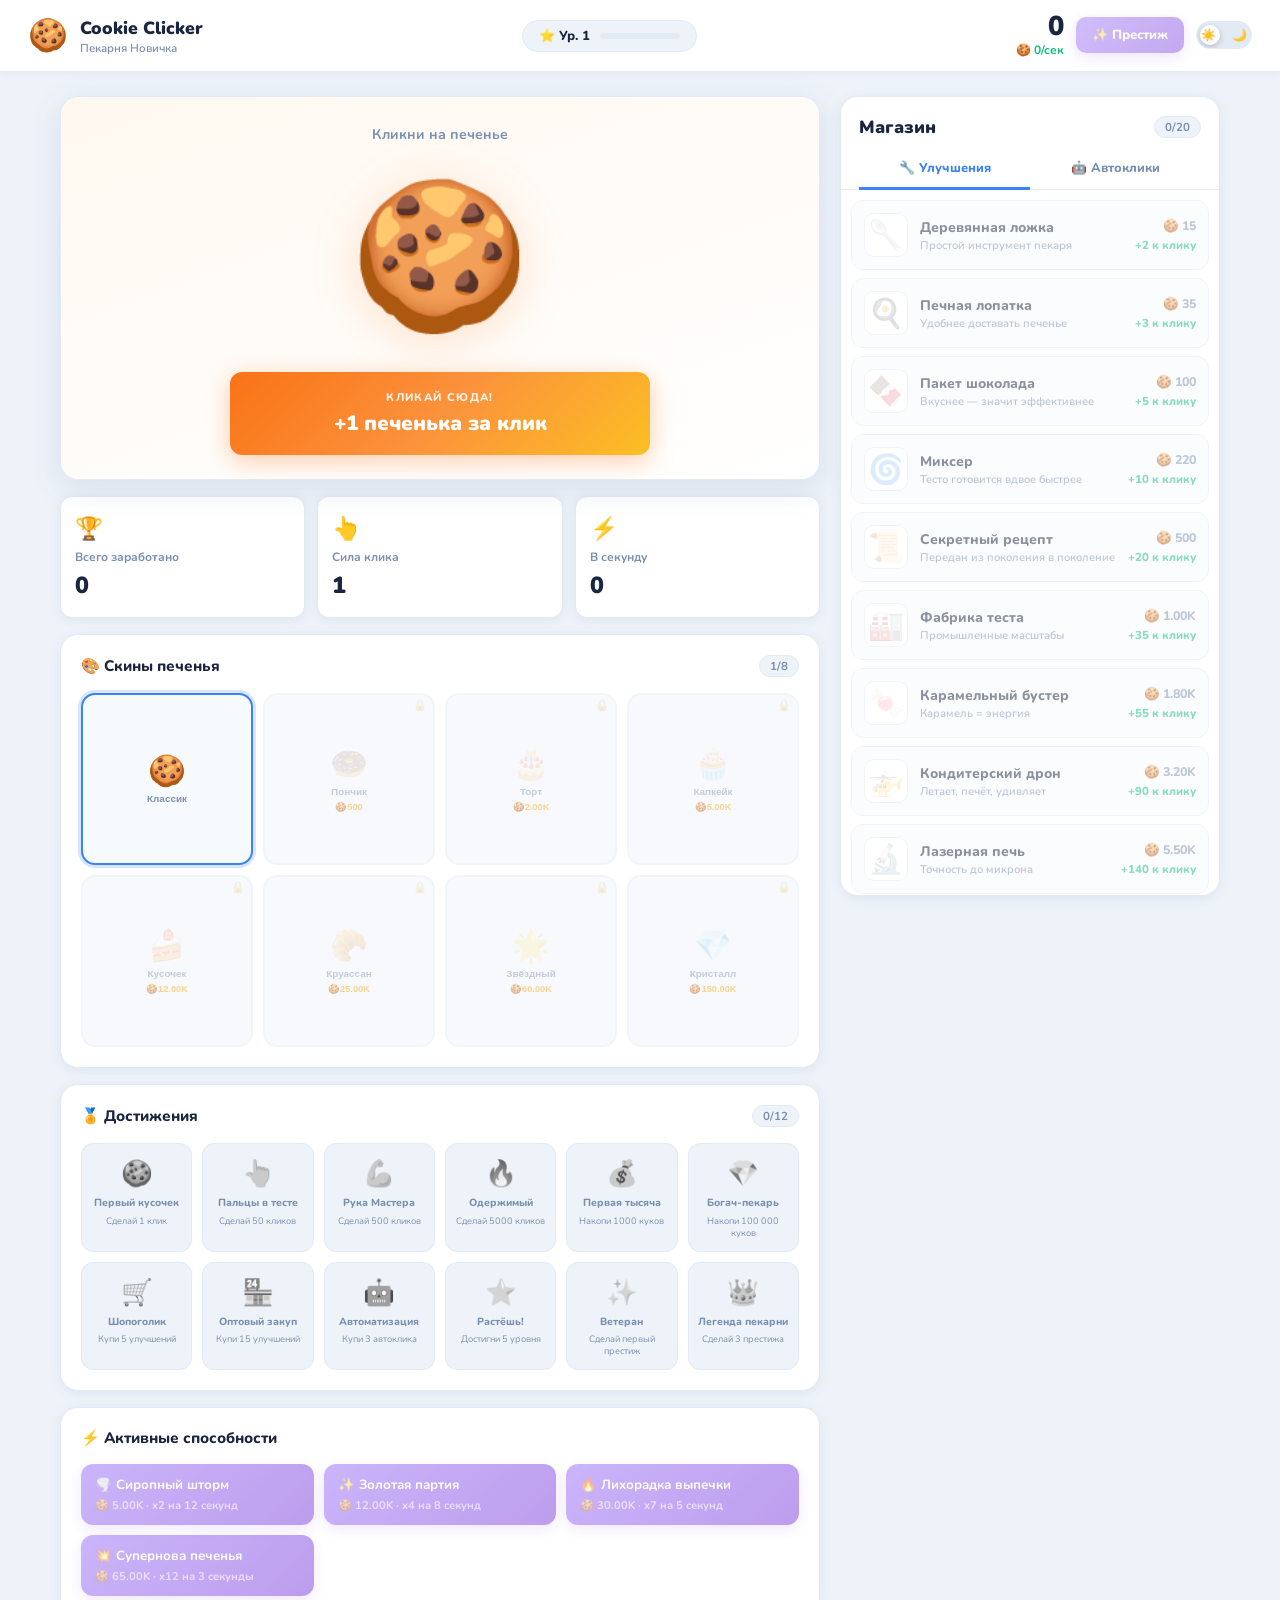
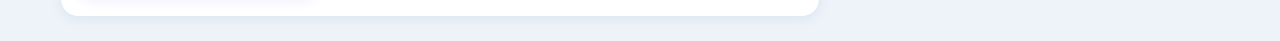
==== commit a7ddb622: "Design and new game logic" ====
--- a/Frontend/index.html
+++ b/Frontend/index.html
@@ -7,59 +7,158 @@
   <link rel="stylesheet" href="style.css">
   <link rel="preconnect" href="https://fonts.googleapis.com">
   <link rel="preconnect" href="https://fonts.gstatic.com" crossorigin>
-  <link href="https://fonts.googleapis.com/css2?family=Montserrat:wght@400;600;700;800&family=Poppins:wght@300;400;600&display=swap" rel="stylesheet">
-  <link rel="stylesheet" href="https://cdnjs.cloudflare.com/ajax/libs/animate.css/4.1.1/animate.min.css">
+  <link href="https://fonts.googleapis.com/css2?family=Nunito:wght@400;600;700;800;900&display=swap" rel="stylesheet">
 </head>
-<body>
-  <div class="particles"></div>
-  <main class="game">
-    <h1 class="title animate__animated animate__bounceIn">🍪 Cookie Clicker: Neon Bakery</h1>
-    <p class="subtitle">Прокачивай пекарню, открывай новые улучшения и собирай идеальное печенье.</p>
+<body data-theme="1">
 
-    <div class="counter">Куки: <span id="clicks">0</span></div>
+  <!-- ACHIEVEMENT TOAST -->
+  <div id="achievement-toast" class="achievement-toast hidden">
+    <div class="toast-icon" id="toast-icon">🏆</div>
+    <div class="toast-body">
+      <div class="toast-label">Достижение разблокировано!</div>
+      <div class="toast-name" id="toast-name">-</div>
+    </div>
+  </div>
 
-    <section class="stats">
-      <div class="stat-box">
-        <span>Сила клика</span>
-        <span id="click-power">1</span>
+  <!-- PRESTIGE MODAL -->
+  <div id="prestige-overlay" class="modal-overlay hidden">
+    <div class="modal">
+      <div class="modal-emoji">✨</div>
+      <h2 class="modal-title">Престиж-сброс</h2>
+      <p class="modal-desc">Ты сбросишь весь прогресс, но получишь постоянный бонус к кликам навсегда.</p>
+      <div class="modal-stats">
+        <div class="modal-stat"><span>Текущий множитель</span><span id="current-prestige-bonus">x1.0</span></div>
+        <div class="modal-stat"><span>После сброса</span><span id="new-prestige-bonus" class="green">x1.0</span></div>
       </div>
-      <div class="stat-box">
-        <span>Всего кликов</span>
-        <span id="total-clicks">0</span>
+      <div class="modal-btns">
+        <button class="modal-btn cancel" id="prestige-cancel">Отмена</button>
+        <button class="modal-btn confirm" id="prestige-confirm">Подтвердить ✨</button>
       </div>
-      <div class="stat-box">
-        <span>Автоклики/с</span>
-        <span id="auto-clicks">0</span>
+    </div>
+  </div>
+
+  <!-- HEADER -->
+  <header class="header">
+    <div class="header-logo">
+      <div class="logo-icon" id="header-cookie-icon">🍪</div>
+      <div>
+        <div class="logo-title">Cookie Clicker</div>
+        <div class="logo-sub" id="bakery-name-display">Пекарня Новичка</div>
       </div>
-      <div class="stat-box">
-        <span>Уровень пекарни</span>
-        <span id="bakery-level">1</span>
+    </div>
+    <div class="header-center">
+      <div class="bakery-level-badge" id="bakery-level-badge">
+        <span>⭐ Ур. <span id="bakery-level-display">1</span></span>
+        <div class="level-progress-wrap"><div class="level-progress-bar" id="level-progress-bar"></div></div>
       </div>
-      <div class="stat-box">
-        <span>Глобальный бонус</span>
-        <span id="global-multiplier">x1</span>
+    </div>
+    <div class="header-right">
+      <div class="header-counter">
+        <div id="header-clicks" class="hc-value">0</div>
+        <div class="hc-auto">🍪 <span id="header-auto">0</span>/сек</div>
       </div>
-    </section>
+      <button class="prestige-btn" id="prestige-btn">✨ Престиж</button>
+      <label class="theme-toggle" title="Тёмная / светлая тема">
+        <input type="checkbox" id="dark-toggle">
+        <span class="toggle-track">
+          <span class="toggle-sun">☀️</span>
+          <span class="toggle-moon">🌙</span>
+          <span class="toggle-thumb"></span>
+        </span>
+      </label>
+    </div>
+  </header>
 
-    <div class="cookie-container">
-      <button id="cookie" class="cookie-btn animate__animated">Испечь печенье</button>
-    </div>
+  <div class="layout">
+    <main class="left-panel">
 
-    <section class="upgrades">
-      <h3>Улучшения и оборудование</h3>
-      <div id="upgrades-container" class="upgrades-grid"></div>
-    </section>
+      <!-- COOKIE CARD -->
+      <div class="cookie-card" id="cookie-card">
+        <p class="cookie-label" id="cookie-label-text">Кликни на печенье</p>
+        <div class="cookie-img-wrap">
+          <div class="cookie-emoji" id="cookie">🍪</div>
+          <div id="float-container"></div>
+        </div>
+        <button class="click-btn" id="click-btn">
+          <span class="click-hint">КЛИКАЙ СЮДА!</span>
+          <span class="click-sub">+<span id="click-power-btn">1</span> печенька за клик</span>
+        </button>
+        <div class="prestige-display" id="prestige-display" style="display:none">
+          <span id="prestige-stars-display"></span>
+          <span id="prestige-bonus-text">Бонус: +0%</span>
+        </div>
+      </div>
 
-    <section class="abilities">
-      <h3>Активные способности</h3>
-      <div id="abilities-container" class="upgrades-grid"></div>
-    </section>
+      <!-- STATS -->
+      <div class="stats-row">
+        <div class="stat-card">
+          <div class="stat-icon">🏆</div>
+          <div class="stat-label">Всего заработано</div>
+          <div class="stat-val" id="total-clicks">0</div>
+        </div>
+        <div class="stat-card">
+          <div class="stat-icon">👆</div>
+          <div class="stat-label">Сила клика</div>
+          <div class="stat-val" id="click-count-stat">1</div>
+        </div>
+        <div class="stat-card">
+          <div class="stat-icon">⚡</div>
+          <div class="stat-label">В секунду</div>
+          <div class="stat-val" id="auto-clicks">0</div>
+        </div>
+      </div>
 
-    <section class="purchased-upgrades" id="byeImprovements">
-      <h3>Журнал покупок</h3>
-      <div id="Improvements"></div>
-    </section>
-  </main>
+      <!-- SKINS -->
+      <div class="skins-panel panel-card">
+        <div class="section-header">
+          <span>🎨 Скины печенья</span>
+          <span class="section-badge" id="skins-badge">1/8</span>
+        </div>
+        <div class="skins-grid" id="skins-grid"></div>
+      </div>
+
+      <!-- ACHIEVEMENTS -->
+      <div class="achievements-panel panel-card">
+        <div class="section-header">
+          <span>🏅 Достижения</span>
+          <span class="section-badge" id="achievements-badge">0/12</span>
+        </div>
+        <div class="achievements-grid" id="achievements-grid"></div>
+      </div>
+
+      <!-- ABILITIES -->
+      <div class="abilities-panel panel-card">
+        <div class="section-header">
+          <span>⚡ Активные способности</span>
+        </div>
+        <div id="abilities-container" class="abilities-grid"></div>
+      </div>
+
+      <!-- LOG -->
+      <div id="byeImprovements" class="log-panel panel-card" style="display:none">
+        <div class="section-header"><span>📋 Журнал покупок</span></div>
+        <div id="Improvements" class="log-list"></div>
+      </div>
+
+    </main>
+
+    <!-- SHOP -->
+    <aside class="shop-panel">
+      <div class="shop-header">
+        <span class="shop-title">Магазин</span>
+        <span class="shop-badge" id="shop-badge">0/20</span>
+      </div>
+      <div class="shop-tabs">
+        <button class="tab active" data-tab="upgrades">🔧 Улучшения</button>
+        <button class="tab" data-tab="auto">🤖 Автоклики</button>
+      </div>
+      <div class="shop-scroll">
+        <div id="upgrades-container" class="shop-list"></div>
+        <div id="auto-container" class="shop-list" style="display:none"></div>
+      </div>
+    </aside>
+  </div>
+
   <script src="script.js"></script>
 </body>
 </html>
--- a/Frontend/style.css
+++ b/Frontend/style.css
@@ -1,230 +1,701 @@
 :root {
-  --bg: #070b1a;
-  --bg-secondary: #101935;
-  --panel: rgba(15, 24, 53, 0.86);
-  --panel-border: rgba(132, 177, 255, 0.22);
-  --text: #edf3ff;
-  --muted: #aac0e8;
-  --accent: #67e8f9;
-  --accent-2: #8b5cf6;
-  --warning: #facc15;
-}
-
-* {
-  box-sizing: border-box;
-  margin: 0;
-  padding: 0;
-}
+  --bg: #eef3f9;
+  --bg2: #f7fafc;
+  --white: #ffffff;
+  --border: #e2eaf3;
+  --text: #1a2540;
+  --muted: #7a90b0;
+  --accent: #f97316;
+  --accent2: #10b981;
+  --accent3: #3b82f6;
+  --yellow: #f59e0b;
+  --shadow: 0 2px 12px rgba(60,90,140,0.09);
+  --shadow-lg: 0 8px 32px rgba(60,90,140,0.13);
+  --radius: 18px;
+  --radius-sm: 12px;
+  --header-bg: #ffffff;
+  --card-bg: #ffffff;
+  --cookie-card-bg: #ffffff;
+  --cookie-card-gradient: linear-gradient(160deg, #fff8f0 0%, #ffffff 100%);
+}
+
+/* ── BAKERY LEVEL THEMES ── */
+[data-theme="2"] {
+  --bg: #f0f9f4;
+  --bg2: #f7fdf9;
+  --border: #c6e8d5;
+  --accent3: #059669;
+  --cookie-card-gradient: linear-gradient(160deg, #f0fdf4 0%, #ffffff 100%);
+}
+[data-theme="3"] {
+  --bg: #fdf4ff;
+  --bg2: #fdf8ff;
+  --border: #e9d5ff;
+  --accent3: #9333ea;
+  --cookie-card-gradient: linear-gradient(160deg, #faf5ff 0%, #ffffff 100%);
+}
+[data-theme="4"] {
+  --bg: #fff7ed;
+  --bg2: #fffbf5;
+  --border: #fed7aa;
+  --accent3: #ea580c;
+  --cookie-card-gradient: linear-gradient(160deg, #fff7ed 0%, #ffffff 100%);
+}
+[data-theme="5"] {
+  --bg: #f0f9ff;
+  --bg2: #f8fcff;
+  --border: #bae6fd;
+  --accent3: #0284c7;
+  --cookie-card-gradient: linear-gradient(160deg, #e0f7ff 0%, #ffffff 100%);
+}
+[data-theme="prestige"] {
+  --bg: #1a1030;
+  --bg2: #221545;
+  --white: #2d1f55;
+  --border: #5b3fa0;
+  --text: #f0e8ff;
+  --muted: #b09dd8;
+  --accent3: #a855f7;
+  --card-bg: #2d1f55;
+  --cookie-card-gradient: linear-gradient(160deg, #3b1f7a 0%, #2d1f55 100%);
+  --header-bg: #1a1030;
+  --shadow: 0 2px 20px rgba(100,40,200,0.25);
+}
+
+* { box-sizing: border-box; margin: 0; padding: 0; }
 
 body {
+  font-family: 'Nunito', sans-serif;
+  background: var(--bg);
+  color: var(--text);
   min-height: 100vh;
+  transition: background 0.6s ease, color 0.4s ease;
+}
+
+/* ── ACHIEVEMENT TOAST ── */
+.achievement-toast {
+  position: fixed;
+  top: 84px;
+  right: 20px;
+  z-index: 999;
+  background: var(--white);
+  border: 2px solid var(--yellow);
+  border-radius: 14px;
+  padding: 14px 18px;
   display: flex;
-  justify-content: center;
   align-items: center;
+  gap: 12px;
+  box-shadow: 0 8px 32px rgba(245,158,11,0.25);
+  animation: toastIn 0.4s cubic-bezier(0.34,1.56,0.64,1);
+  max-width: 300px;
+}
+.achievement-toast.hidden { display: none; }
+.achievement-toast.hiding { animation: toastOut 0.3s ease forwards; }
+@keyframes toastIn {
+  from { transform: translateX(120%); opacity: 0; }
+  to   { transform: translateX(0); opacity: 1; }
+}
+@keyframes toastOut {
+  to { transform: translateX(120%); opacity: 0; }
+}
+.toast-icon { font-size: 2rem; }
+.toast-label { font-size: 0.7rem; font-weight: 700; color: var(--yellow); text-transform: uppercase; letter-spacing: 0.08em; }
+.toast-name { font-size: 0.92rem; font-weight: 800; color: var(--text); margin-top: 2px; }
+
+/* ── PRESTIGE MODAL ── */
+.modal-overlay {
+  position: fixed; inset: 0; z-index: 500;
+  background: rgba(0,0,0,0.5);
+  backdrop-filter: blur(4px);
+  display: flex; align-items: center; justify-content: center;
+}
+.modal-overlay.hidden { display: none; }
+.modal {
+  background: var(--white);
+  border-radius: 24px;
+  padding: 36px 32px;
+  max-width: 400px;
+  width: 90%;
+  text-align: center;
+  box-shadow: 0 24px 60px rgba(0,0,0,0.2);
+  animation: modalIn 0.35s cubic-bezier(0.34,1.56,0.64,1);
+}
+@keyframes modalIn {
+  from { transform: scale(0.85); opacity: 0; }
+  to   { transform: scale(1); opacity: 1; }
+}
+.modal-emoji { font-size: 3.5rem; margin-bottom: 12px; }
+.modal-title { font-size: 1.4rem; font-weight: 900; margin-bottom: 10px; }
+.modal-desc { color: var(--muted); font-size: 0.9rem; line-height: 1.6; margin-bottom: 20px; }
+.modal-stats { background: var(--bg); border-radius: 12px; padding: 14px; margin-bottom: 24px; display: flex; flex-direction: column; gap: 8px; }
+.modal-stat { display: flex; justify-content: space-between; font-size: 0.88rem; font-weight: 700; }
+.modal-stat .green { color: #10b981; font-weight: 900; }
+.modal-btns { display: flex; gap: 12px; }
+.modal-btn { flex: 1; padding: 13px; border-radius: 12px; border: none; font-family: 'Nunito', sans-serif; font-size: 0.95rem; font-weight: 800; cursor: pointer; transition: transform 0.15s, opacity 0.15s; }
+.modal-btn.cancel { background: var(--bg); color: var(--muted); }
+.modal-btn.confirm { background: linear-gradient(135deg, #8b5cf6, #6d28d9); color: white; box-shadow: 0 4px 16px rgba(109,40,217,0.3); }
+.modal-btn:hover { transform: translateY(-1px); }
+
+/* ── HEADER ── */
+.header {
+  background: var(--header-bg);
+  border-bottom: 1px solid var(--border);
+  display: flex;
+  align-items: center;
+  justify-content: space-between;
+  padding: 0 28px;
+  height: 72px;
+  position: sticky;
+  top: 0;
+  z-index: 100;
+  box-shadow: 0 2px 8px rgba(60,90,140,0.06);
+  gap: 16px;
+  transition: background 0.6s ease, border-color 0.4s;
+}
+.header-logo { display: flex; align-items: center; gap: 12px; flex-shrink: 0; }
+.logo-icon { font-size: 2rem; line-height: 1; }
+.logo-title { font-size: 1.1rem; font-weight: 900; }
+.logo-sub { font-size: 0.72rem; color: var(--muted); font-weight: 600; }
+.header-center { flex: 1; display: flex; justify-content: center; }
+.bakery-level-badge {
+  background: var(--bg);
+  border: 1.5px solid var(--border);
+  border-radius: 999px;
+  padding: 6px 16px;
+  font-size: 0.82rem;
+  font-weight: 800;
+  display: flex;
+  align-items: center;
+  gap: 10px;
+  transition: background 0.4s, border-color 0.4s;
+}
+.level-progress-wrap {
+  width: 80px; height: 6px;
+  background: var(--border);
+  border-radius: 99px;
+  overflow: hidden;
+}
+.level-progress-bar {
+  height: 100%;
+  background: linear-gradient(90deg, var(--accent3), var(--yellow));
+  border-radius: 99px;
+  transition: width 0.5s ease;
+  width: 0%;
+}
+.header-right { display: flex; align-items: center; gap: 12px; flex-shrink: 0; }
+.header-counter { text-align: right; }
+.hc-value { font-size: 1.7rem; font-weight: 900; line-height: 1; }
+.hc-auto { font-size: 0.75rem; font-weight: 700; color: var(--accent2); margin-top: 2px; }
+.prestige-btn {
+  background: linear-gradient(135deg, #8b5cf6, #6d28d9);
+  color: white;
+  border: none;
+  border-radius: 10px;
+  padding: 9px 16px;
+  font-family: 'Nunito', sans-serif;
+  font-size: 0.82rem;
+  font-weight: 800;
+  cursor: pointer;
+  box-shadow: 0 4px 14px rgba(109,40,217,0.3);
+  transition: transform 0.15s, opacity 0.15s;
+  white-space: nowrap;
+}
+.prestige-btn:hover { transform: translateY(-1px); }
+.prestige-btn:disabled { opacity: 0.4; cursor: not-allowed; transform: none; }
+
+/* ── LAYOUT ── */
+.layout {
+  max-width: 1200px;
+  margin: 0 auto;
+  padding: 24px 20px;
+  display: grid;
+  grid-template-columns: 1fr 380px;
+  gap: 20px;
+  align-items: start;
+}
+.left-panel { display: flex; flex-direction: column; gap: 16px; }
+
+/* ── PANEL CARD ── */
+.panel-card {
+  background: var(--card-bg, var(--white));
+  border-radius: var(--radius);
+  box-shadow: var(--shadow);
   padding: 20px;
-  font-family: "Montserrat", sans-serif;
-  color: var(--text);
-  background: radial-gradient(circle at 20% 20%, #12214a 0%, var(--bg) 50%, #05070f 100%);
-}
-
-.particles {
-  position: fixed;
-  inset: 0;
+  transition: background 0.5s, box-shadow 0.4s;
+}
+
+/* ── COOKIE CARD ── */
+.cookie-card {
+  background: var(--cookie-card-gradient);
+  border-radius: var(--radius);
+  box-shadow: var(--shadow-lg);
+  padding: 28px 24px 24px;
+  display: flex;
+  flex-direction: column;
+  align-items: center;
+  gap: 14px;
+  position: relative;
+  overflow: hidden;
+  transition: background 0.6s ease;
+  border: 1px solid var(--border);
+}
+.cookie-label { font-size: 0.88rem; font-weight: 700; color: var(--muted); }
+.cookie-img-wrap {
+  width: 200px; height: 200px;
+  display: flex; align-items: center; justify-content: center;
+  position: relative;
+}
+.cookie-emoji {
+  font-size: 9rem; line-height: 1;
+  cursor: pointer; user-select: none;
+  transition: transform 0.1s ease;
+  filter: drop-shadow(0 8px 24px rgba(249,115,22,0.2));
+  position: relative; z-index: 1;
+}
+.cookie-emoji:active { transform: scale(0.9); }
+.cookie-emoji.pop { animation: cookiePop 0.15s ease; }
+@keyframes cookiePop {
+  0%   { transform: scale(1); }
+  50%  { transform: scale(1.12); }
+  100% { transform: scale(1); }
+}
+
+/* ── FLOAT NUMBERS ── */
+.float-num {
+  position: absolute;
+  font-size: 1.1rem;
+  font-weight: 900;
+  color: var(--accent);
   pointer-events: none;
-  background-image: radial-gradient(circle at 20% 30%, rgba(103, 232, 249, 0.14), transparent 35%),
-    radial-gradient(circle at 75% 20%, rgba(139, 92, 246, 0.14), transparent 30%),
-    radial-gradient(circle at 50% 85%, rgba(59, 130, 246, 0.12), transparent 28%);
-}
-
-.game {
+  z-index: 99;
+  animation: floatUp 0.9s ease forwards;
+  text-shadow: 0 2px 8px rgba(0,0,0,0.15);
+}
+@keyframes floatUp {
+  0%   { opacity: 1; transform: translateY(0) scale(1); }
+  80%  { opacity: 0.7; transform: translateY(-60px) scale(1.1); }
+  100% { opacity: 0; transform: translateY(-80px) scale(0.9); }
+}
+
+/* ── CLICK BUTTON ── */
+.click-btn {
+  width: 100%; max-width: 420px;
+  background: linear-gradient(135deg, #f97316 0%, #fb923c 50%, #fbbf24 100%);
+  border: none; border-radius: var(--radius-sm);
+  padding: 18px 24px; cursor: pointer; color: white;
+  text-align: center;
+  box-shadow: 0 6px 24px rgba(249,115,22,0.35);
+  transition: transform 0.1s ease, box-shadow 0.1s ease;
+  display: flex; flex-direction: column; gap: 4px; align-items: center;
+  font-family: 'Nunito', sans-serif;
+}
+.click-btn:hover { transform: translateY(-2px); box-shadow: 0 10px 30px rgba(249,115,22,0.42); }
+.click-btn:active { transform: translateY(1px) scale(0.98); }
+.click-hint { font-size: 0.7rem; font-weight: 800; letter-spacing: 0.12em; opacity: 0.9; }
+.click-sub { font-size: 1.3rem; font-weight: 900; }
+
+/* ── PRESTIGE DISPLAY ── */
+.prestige-display {
+  display: flex; align-items: center; gap: 8px;
+  background: linear-gradient(135deg, #4c1d95, #6d28d9);
+  border-radius: 999px;
+  padding: 6px 16px;
+  color: #e9d5ff;
+  font-size: 0.82rem;
+  font-weight: 800;
+  box-shadow: 0 4px 16px rgba(109,40,217,0.3);
+}
+
+/* ── STATS ── */
+.stats-row {
+  display: grid;
+  grid-template-columns: repeat(3, 1fr);
+  gap: 12px;
+}
+.stat-card {
+  background: var(--card-bg, var(--white));
+  border-radius: var(--radius-sm);
+  box-shadow: var(--shadow);
+  padding: 16px 14px;
+  display: flex; flex-direction: column; gap: 5px;
+  border: 1px solid var(--border);
+  transition: background 0.5s;
+}
+.stat-icon { font-size: 1.4rem; }
+.stat-label { font-size: 0.75rem; font-weight: 700; color: var(--muted); }
+.stat-val { font-size: 1.45rem; font-weight: 900; }
+
+/* ── SKINS ── */
+.skins-panel { background: var(--card-bg, var(--white)); border-radius: var(--radius); box-shadow: var(--shadow); padding: 20px; border: 1px solid var(--border); display: flex; flex-direction: column; gap: 14px; transition: background 0.5s; }
+.skins-grid {
+  display: grid;
+  grid-template-columns: repeat(4, 1fr);
+  gap: 10px;
+}
+.skin-btn {
+  aspect-ratio: 1;
+  border: 2px solid var(--border);
+  border-radius: 14px;
+  background: var(--bg);
+  font-size: 2rem;
+  cursor: pointer;
+  display: flex; flex-direction: column; align-items: center; justify-content: center;
+  gap: 4px;
+  transition: border-color 0.2s, transform 0.15s, background 0.15s;
   position: relative;
-  width: min(980px, 100%);
-  border: 1px solid var(--panel-border);
-  border-radius: 26px;
-  background: var(--panel);
-  box-shadow: 0 30px 80px rgba(0, 0, 0, 0.45);
-  backdrop-filter: blur(8px);
-  padding: 26px;
+  padding: 8px 4px;
+}
+.skin-btn:hover:not(:disabled) { border-color: var(--accent3); background: var(--bg2); }
+.skin-btn.active { border-color: var(--accent3); background: var(--bg2); box-shadow: 0 0 0 3px rgba(59,130,246,0.2); }
+.skin-btn:disabled { cursor: not-allowed; opacity: 0.45; }
+.skin-btn:disabled.locked::after {
+  content: '🔒';
+  position: absolute;
+  top: 4px; right: 6px;
+  font-size: 0.7rem;
+}
+.skin-name { font-size: 0.62rem; font-weight: 800; color: var(--muted); text-align: center; line-height: 1.2; }
+.skin-cost { font-size: 0.58rem; font-weight: 700; color: var(--yellow); }
+
+/* ── ACHIEVEMENTS ── */
+.achievements-panel { background: var(--card-bg, var(--white)); border-radius: var(--radius); box-shadow: var(--shadow); padding: 20px; border: 1px solid var(--border); display: flex; flex-direction: column; gap: 14px; transition: background 0.5s; }
+.achievements-grid {
   display: grid;
-  gap: 18px;
-}
-
-.title {
-  font-size: clamp(1.45rem, 2.6vw, 2.3rem);
-  font-weight: 800;
+  grid-template-columns: repeat(auto-fill, minmax(100px, 1fr));
+  gap: 10px;
+}
+.achievement-item {
+  border: 1.5px solid var(--border);
+  border-radius: 12px;
+  background: var(--bg);
+  padding: 12px 8px;
   text-align: center;
-  letter-spacing: 0.4px;
-}
-
-.subtitle {
-  text-align: center;
-  color: var(--muted);
-  max-width: 720px;
-  margin: 0 auto;
-  line-height: 1.5;
-  font-size: 0.95rem;
-}
-
-.counter {
-  font-size: clamp(1.2rem, 2.6vw, 1.8rem);
-  font-weight: 700;
-  text-align: center;
-  background: linear-gradient(90deg, rgba(103, 232, 249, 0.18), rgba(139, 92, 246, 0.18));
-  border: 1px solid rgba(118, 183, 255, 0.35);
-  padding: 12px 20px;
-  border-radius: 16px;
-}
-
-.stats {
+  display: flex; flex-direction: column; align-items: center; gap: 5px;
+  transition: border-color 0.3s, background 0.3s, transform 0.2s;
+  position: relative;
+}
+.achievement-item.unlocked {
+  border-color: var(--yellow);
+  background: #fffbeb;
+  box-shadow: 0 4px 14px rgba(245,158,11,0.15);
+}
+.achievement-item.unlocked:hover { transform: scale(1.04); }
+[data-theme="prestige"] .achievement-item.unlocked { background: #2d2010; }
+.achievement-icon { font-size: 1.6rem; filter: grayscale(1); transition: filter 0.3s; }
+.achievement-item.unlocked .achievement-icon { filter: none; }
+.achievement-title { font-size: 0.65rem; font-weight: 800; color: var(--muted); line-height: 1.3; }
+.achievement-item.unlocked .achievement-title { color: var(--text); }
+.achievement-desc { font-size: 0.58rem; color: var(--muted); line-height: 1.3; }
+
+/* ── ABILITIES ── */
+.abilities-panel { background: var(--card-bg, var(--white)); border-radius: var(--radius); box-shadow: var(--shadow); padding: 20px; border: 1px solid var(--border); display: flex; flex-direction: column; gap: 14px; transition: background 0.5s; }
+.abilities-grid {
   display: grid;
-  grid-template-columns: repeat(auto-fit, minmax(140px, 1fr));
+  grid-template-columns: repeat(auto-fit, minmax(180px, 1fr));
   gap: 10px;
 }
-
-.stat-box {
-  background: var(--bg-secondary);
-  border: 1px solid rgba(127, 171, 255, 0.2);
-  border-radius: 14px;
-  padding: 10px;
-  text-align: center;
-  min-height: 70px;
-  display: grid;
-  gap: 6px;
-  align-content: center;
-}
-
-.stat-box span:first-child {
-  color: var(--muted);
+.ability-btn {
+  background: linear-gradient(135deg, #8b5cf6, #6d28d9);
+  border: none; border-radius: var(--radius-sm);
+  padding: 12px 14px; color: white;
+  font-family: 'Nunito', sans-serif;
+  font-size: 0.83rem; font-weight: 700;
+  cursor: pointer; text-align: left;
+  display: flex; flex-direction: column; gap: 4px;
+  box-shadow: 0 4px 14px rgba(109,40,217,0.22);
+  transition: transform 0.15s, opacity 0.15s;
+}
+.ability-btn:hover:not(:disabled) { transform: translateY(-2px); }
+.ability-btn:disabled { opacity: 0.45; cursor: not-allowed; transform: none; }
+.ability-btn.active-ability { box-shadow: 0 0 0 2px #fbbf24, 0 4px 20px rgba(251,191,36,0.4); }
+.ability-cost { font-size: 0.7rem; opacity: 0.8; color: #e9d5ff; }
+
+/* ── LOG ── */
+.log-panel { background: var(--card-bg, var(--white)); border-radius: var(--radius); box-shadow: var(--shadow); padding: 20px; border: 1px solid var(--border); display: flex; flex-direction: column; gap: 12px; transition: background 0.5s; }
+.log-list { display: flex; flex-direction: column; gap: 5px; max-height: 180px; overflow-y: auto; }
+.log-list div { background: var(--bg); border: 1px solid var(--border); border-radius: 8px; padding: 7px 11px; font-size: 0.82rem; font-weight: 600; color: var(--muted); }
+
+/* ── SECTION HEADER ── */
+.section-header { display: flex; align-items: center; justify-content: space-between; font-size: 0.95rem; font-weight: 800; margin-bottom: 2px; }
+.section-badge { background: var(--bg); border: 1px solid var(--border); color: var(--muted); font-size: 0.72rem; font-weight: 700; border-radius: 999px; padding: 2px 10px; }
+
+/* ── SHOP ── */
+.shop-panel {
+  background: var(--card-bg, var(--white));
+  border-radius: var(--radius);
+  box-shadow: var(--shadow);
+  display: flex; flex-direction: column;
+  overflow: hidden;
+  max-height: calc(100vh - 100px);
+  position: sticky;
+  top: 88px;
+  border: 1px solid var(--border);
+  transition: background 0.5s;
+}
+.shop-header { display: flex; align-items: center; justify-content: space-between; padding: 18px 18px 0; }
+.shop-title { font-size: 1.1rem; font-weight: 900; }
+.shop-badge { background: var(--bg); border: 1px solid var(--border); color: var(--muted); font-size: 0.72rem; font-weight: 700; border-radius: 999px; padding: 2px 10px; }
+.shop-tabs { display: flex; padding: 10px 18px 0; border-bottom: 1px solid var(--border); gap: 0; }
+.tab { flex: 1; background: none; border: none; border-bottom: 3px solid transparent; padding: 10px 6px; font-family: 'Nunito', sans-serif; font-size: 0.8rem; font-weight: 800; color: var(--muted); cursor: pointer; transition: color 0.15s, border-color 0.15s; margin-bottom: -1px; }
+.tab.active { color: var(--accent3); border-bottom-color: var(--accent3); }
+.shop-scroll { overflow-y: auto; flex: 1; padding: 10px; display: flex; flex-direction: column; }
+.shop-list { display: flex; flex-direction: column; gap: 8px; }
+
+/* ── SHOP ITEM ── */
+.shop-item {
+  display: flex; align-items: center; gap: 12px;
+  background: var(--bg2);
+  border: 1.5px solid var(--border);
+  border-radius: var(--radius-sm);
+  padding: 12px;
+  cursor: pointer;
+  transition: border-color 0.15s, background 0.15s, transform 0.1s;
+  font-family: 'Nunito', sans-serif; text-align: left; width: 100%;
+}
+.shop-item:hover:not(:disabled) { border-color: var(--accent3); transform: translateX(2px); }
+.shop-item:disabled { opacity: 0.5; cursor: not-allowed; transform: none; }
+.shop-item.purchased { opacity: 0.35; cursor: not-allowed; }
+.item-icon { font-size: 1.8rem; width: 44px; height: 44px; display: flex; align-items: center; justify-content: center; background: var(--white); border: 1px solid var(--border); border-radius: 10px; flex-shrink: 0; }
+.item-info { flex: 1; min-width: 0; }
+.item-name { font-size: 0.87rem; font-weight: 800; color: var(--text); }
+.item-desc { font-size: 0.7rem; color: var(--muted); font-weight: 600; margin-top: 1px; }
+.item-right { display: flex; flex-direction: column; align-items: flex-end; gap: 3px; flex-shrink: 0; }
+.item-cost { font-size: 0.78rem; font-weight: 800; color: var(--muted); }
+.item-bonus { font-size: 0.72rem; font-weight: 800; color: var(--accent2); }
+
+/* ── SCROLLBAR ── */
+.shop-scroll::-webkit-scrollbar { width: 4px; }
+.shop-scroll::-webkit-scrollbar-thumb { background: #d1dae8; border-radius: 99px; }
+.log-list::-webkit-scrollbar { width: 4px; }
+.log-list::-webkit-scrollbar-thumb { background: #d1dae8; border-radius: 99px; }
+
+/* ── DARK MODE ── */
+body.dark {
+  --bg: #0f1117;
+  --bg2: #161a24;
+  --white: #1e2333;
+  --border: #2e3650;
+  --text: #e8eeff;
+  --muted: #7a8db5;
+  --card-bg: #1e2333;
+  --header-bg: #161a24;
+  --cookie-card-gradient: linear-gradient(160deg, #1a1f35 0%, #1e2333 100%);
+  --shadow: 0 2px 16px rgba(0,0,0,0.4);
+  --shadow-lg: 0 8px 40px rgba(0,0,0,0.5);
+}
+body.dark [data-theme="2"],
+body.dark [data-theme="3"],
+body.dark [data-theme="4"],
+body.dark [data-theme="5"] {
+  --bg: #0f1117;
+  --bg2: #161a24;
+  --white: #1e2333;
+  --border: #2e3650;
+  --text: #e8eeff;
+  --muted: #7a8db5;
+  --card-bg: #1e2333;
+  --header-bg: #161a24;
+  --cookie-card-gradient: linear-gradient(160deg, #1a1f35 0%, #1e2333 100%);
+}
+body.dark .achievement-item.unlocked { background: #2a2010; }
+body.dark .log-list div { color: #a0b4cc; }
+body.dark .modal { background: #1e2333; }
+body.dark .modal-stats { background: #161a24; }
+
+/* ── THEME TOGGLE ── */
+.theme-toggle {
+  display: flex;
+  align-items: center;
+  cursor: pointer;
+  flex-shrink: 0;
+}
+.theme-toggle input { display: none; }
+
+.toggle-track {
+  position: relative;
+  width: 56px;
+  height: 28px;
+  background: #e2eaf3;
+  border-radius: 999px;
+  display: flex;
+  align-items: center;
+  padding: 0 4px;
+  justify-content: space-between;
+  transition: background 0.35s ease;
+  border: 1.5px solid var(--border);
+  overflow: hidden;
+}
+body.dark .toggle-track {
+  background: #2e3650;
+}
+
+.toggle-sun, .toggle-moon {
   font-size: 0.75rem;
-}
-
-.stat-box span:last-child {
-  font-size: 1.05rem;
-  font-weight: 700;
-  color: var(--accent);
-}
-
-.cookie-container {
-  display: flex;
-  justify-content: center;
-}
-
-.cookie-btn {
-  border: 0;
-  border-radius: 999px;
-  color: #fff;
-  font-weight: 700;
-  font-size: 1.1rem;
-  padding: 16px 38px;
-  cursor: pointer;
-  width: min(340px, 100%);
-  background: linear-gradient(90deg, #7c3aed, #3b82f6, #06b6d4);
-  background-size: 200% 200%;
-  box-shadow: 0 12px 28px rgba(59, 130, 246, 0.35);
-  transition: transform 0.2s ease, box-shadow 0.2s ease;
-}
-
-.cookie-btn:hover {
-  transform: translateY(-2px) scale(1.01);
-  box-shadow: 0 16px 32px rgba(103, 232, 249, 0.32);
-}
-
-.cookie-btn:active {
-  transform: translateY(1px) scale(0.98);
-}
-
-.upgrades,
-.abilities,
-.purchased-upgrades {
-  border-top: 1px solid rgba(150, 190, 255, 0.2);
-  padding-top: 14px;
-}
-
-.upgrades h3,
-.abilities h3,
-.purchased-upgrades h3 {
-  text-align: center;
-  color: var(--muted);
-  margin-bottom: 12px;
-}
-
-.upgrades-grid {
-  display: grid;
-  grid-template-columns: repeat(auto-fit, minmax(170px, 1fr));
-  gap: 10px;
-}
-
-.upgrade,
-.ability {
-  border: 1px solid rgba(129, 175, 255, 0.25);
-  border-radius: 12px;
-  min-height: 84px;
-  padding: 10px;
-  font-weight: 600;
-  font-size: 0.85rem;
-  color: white;
-  cursor: pointer;
-  transition: transform 0.2s ease, opacity 0.2s ease;
-}
-
-.upgrade {
-  background: linear-gradient(120deg, #1d4ed8, #2563eb);
-}
-
-.auto-upgrade {
-  background: linear-gradient(120deg, #047857, #10b981);
-}
-
-.ability {
-  background: linear-gradient(120deg, #9333ea, #7c3aed);
-}
-
-.upgrade span,
-.ability span {
-  display: block;
-  margin-top: 6px;
-  color: var(--warning);
-  font-size: 0.76rem;
-}
-
-.upgrade:hover,
-.ability:hover {
-  transform: translateY(-2px);
-}
-
-.upgrade:disabled,
-.ability:disabled {
-  opacity: 0.52;
-  cursor: not-allowed;
-  transform: none;
-}
-
-.active-ability {
-  box-shadow: 0 0 0 1px rgba(255, 230, 86, 0.7), 0 0 20px rgba(255, 230, 86, 0.45);
-}
-
-#Improvements {
-  display: grid;
-  gap: 6px;
-}
-
-#Improvements div {
-  border-radius: 8px;
-  border: 1px solid rgba(144, 183, 255, 0.2);
-  background: #0d1836;
-  padding: 8px;
-  color: #cbe0ff;
-  font-size: 0.86rem;
-}
-
-@media (max-width: 640px) {
-  .game {
-    padding: 16px;
-    border-radius: 18px;
+  line-height: 1;
+  z-index: 1;
+  transition: opacity 0.3s;
+}
+.toggle-thumb {
+  position: absolute;
+  top: 3px;
+  left: 3px;
+  width: 20px;
+  height: 20px;
+  background: white;
+  border-radius: 50%;
+  box-shadow: 0 2px 6px rgba(0,0,0,0.2);
+  transition: transform 0.35s cubic-bezier(0.34,1.56,0.64,1), background 0.3s;
+}
+.theme-toggle input:checked ~ .toggle-track .toggle-thumb {
+  transform: translateX(28px);
+  background: #6d28d9;
+}
+
+/* ── COOKIE SKIN SWAP ANIMATION ── */
+@keyframes skinSwapOut {
+  0%   { transform: scale(1); opacity: 1; }
+  100% { transform: scale(0.6); opacity: 0; }
+}
+@keyframes skinSwapIn {
+  0%   { transform: scale(0.6); opacity: 0; }
+  100% { transform: scale(1); opacity: 1; }
+}
+.cookie-emoji.skin-swap-out {
+  animation: skinSwapOut 0.2s ease forwards;
+}
+.cookie-emoji.skin-swap-in {
+  animation: skinSwapIn 0.25s ease forwards;
+}
+
+/* ── RESPONSIVE ── */
+
+/* Tablet landscape & small desktop (≤1024px) */
+@media (max-width: 1024px) {
+  .layout {
+    grid-template-columns: 1fr 320px;
+    padding: 18px 16px;
+    gap: 16px;
   }
-
-  .cookie-btn {
-    font-size: 1rem;
-    padding: 14px 20px;
+  .hc-value { font-size: 1.4rem; }
+  .header { padding: 0 18px; }
+}
+
+/* Tablet portrait (≤820px) — shop moves below main content */
+@media (max-width: 820px) {
+  .layout {
+    grid-template-columns: 1fr;
+    padding: 16px 14px;
+    gap: 14px;
   }
-}
+  .shop-panel {
+    position: static;
+    max-height: 500px;
+    order: 2;
+  }
+  .left-panel { order: 1; }
+
+  .header { padding: 0 14px; gap: 8px; height: 62px; }
+  .header-center { display: none; }
+  .hc-value { font-size: 1.3rem; }
+  .logo-title { font-size: 0.95rem; }
+  .logo-sub { font-size: 0.65rem; }
+  .logo-icon { font-size: 1.6rem; }
+
+  .cookie-img-wrap { width: 180px; height: 180px; }
+  .cookie-emoji { font-size: 8rem; }
+
+  .achievements-grid { grid-template-columns: repeat(auto-fill, minmax(90px, 1fr)); }
+  .abilities-grid { grid-template-columns: repeat(auto-fit, minmax(160px, 1fr)); }
+}
+
+/* Large phones (≤600px) */
+@media (max-width: 600px) {
+  .header { padding: 0 12px; gap: 6px; height: 58px; }
+  .logo-sub { display: none; }
+  .prestige-btn { padding: 7px 10px; font-size: 0.75rem; }
+  .hc-value { font-size: 1.2rem; }
+  .hc-auto { display: none; }
+
+  .layout { padding: 12px 10px; gap: 12px; }
+
+  .cookie-card { padding: 20px 16px 18px; gap: 10px; }
+  .cookie-img-wrap { width: 160px; height: 160px; }
+  .cookie-emoji { font-size: 7rem; }
+  .click-btn { padding: 14px 18px; }
+  .click-sub { font-size: 1.1rem; }
+
+  .stats-row { gap: 8px; }
+  .stat-card { padding: 12px 10px; }
+  .stat-icon { font-size: 1.2rem; }
+  .stat-val { font-size: 1.2rem; }
+  .stat-label { font-size: 0.68rem; }
+
+  .skins-grid { grid-template-columns: repeat(4, 1fr); gap: 8px; }
+  .skin-btn { font-size: 1.6rem; }
+
+  .achievements-grid { grid-template-columns: repeat(auto-fill, minmax(80px, 1fr)); gap: 8px; }
+  .achievement-item { padding: 10px 6px; }
+  .achievement-icon { font-size: 1.4rem; }
+
+  .abilities-grid { grid-template-columns: repeat(auto-fit, minmax(140px, 1fr)); }
+
+  .shop-panel { max-height: 460px; }
+  .panel-card { padding: 16px; }
+}
+
+/* Small phones (≤420px) */
+@media (max-width: 420px) {
+  .header { padding: 0 10px; gap: 4px; height: 54px; }
+  .prestige-btn { display: none; }
+  .logo-icon { font-size: 1.4rem; }
+  .logo-title { font-size: 0.88rem; }
+  .toggle-track { width: 48px; height: 24px; }
+  .toggle-thumb { width: 18px; height: 18px; top: 2px; left: 2px; }
+  .theme-toggle input:checked ~ .toggle-track .toggle-thumb { transform: translateX(24px); }
+
+  .layout { padding: 10px 8px; gap: 10px; }
+
+  .cookie-card { padding: 16px 12px 14px; }
+  .cookie-img-wrap { width: 140px; height: 140px; }
+  .cookie-emoji { font-size: 6rem; }
+  .click-btn { padding: 12px 14px; }
+  .click-sub { font-size: 1rem; }
+  .click-hint { font-size: 0.62rem; }
+
+  .stats-row { grid-template-columns: repeat(3, 1fr); gap: 6px; }
+  .stat-card { padding: 10px 8px; }
+  .stat-val { font-size: 1.05rem; }
+
+  .skins-grid { grid-template-columns: repeat(4, 1fr); gap: 6px; }
+  .skin-btn { font-size: 1.4rem; border-radius: 10px; }
+  .skin-name { font-size: 0.55rem; }
+
+  .achievements-grid { grid-template-columns: repeat(auto-fill, minmax(70px, 1fr)); gap: 6px; }
+
+  .abilities-grid { grid-template-columns: 1fr 1fr; }
+  .ability-btn { padding: 10px 12px; font-size: 0.78rem; }
+
+  .shop-panel { max-height: 420px; }
+  .panel-card { padding: 14px; }
+  .section-header { font-size: 0.85rem; }
+
+  .achievement-toast { right: 10px; top: 64px; max-width: calc(100vw - 20px); }
+  .modal { padding: 24px 18px; }
+  .modal-emoji { font-size: 2.8rem; }
+  .modal-title { font-size: 1.2rem; }
+}
+
+/* Very small phones (≤360px) */
+@media (max-width: 360px) {
+  .hc-value { font-size: 1rem; }
+  .cookie-img-wrap { width: 120px; height: 120px; }
+  .cookie-emoji { font-size: 5rem; }
+  .stats-row { gap: 5px; }
+  .stat-card { padding: 8px 6px; }
+  .stat-val { font-size: 0.95rem; }
+  .stat-label { font-size: 0.62rem; }
+  .skins-grid { grid-template-columns: repeat(4, 1fr); gap: 5px; }
+  .skin-btn { font-size: 1.2rem; }
+  .modal { padding: 20px 14px; }
+  .modal-btns { flex-direction: column; }
+}
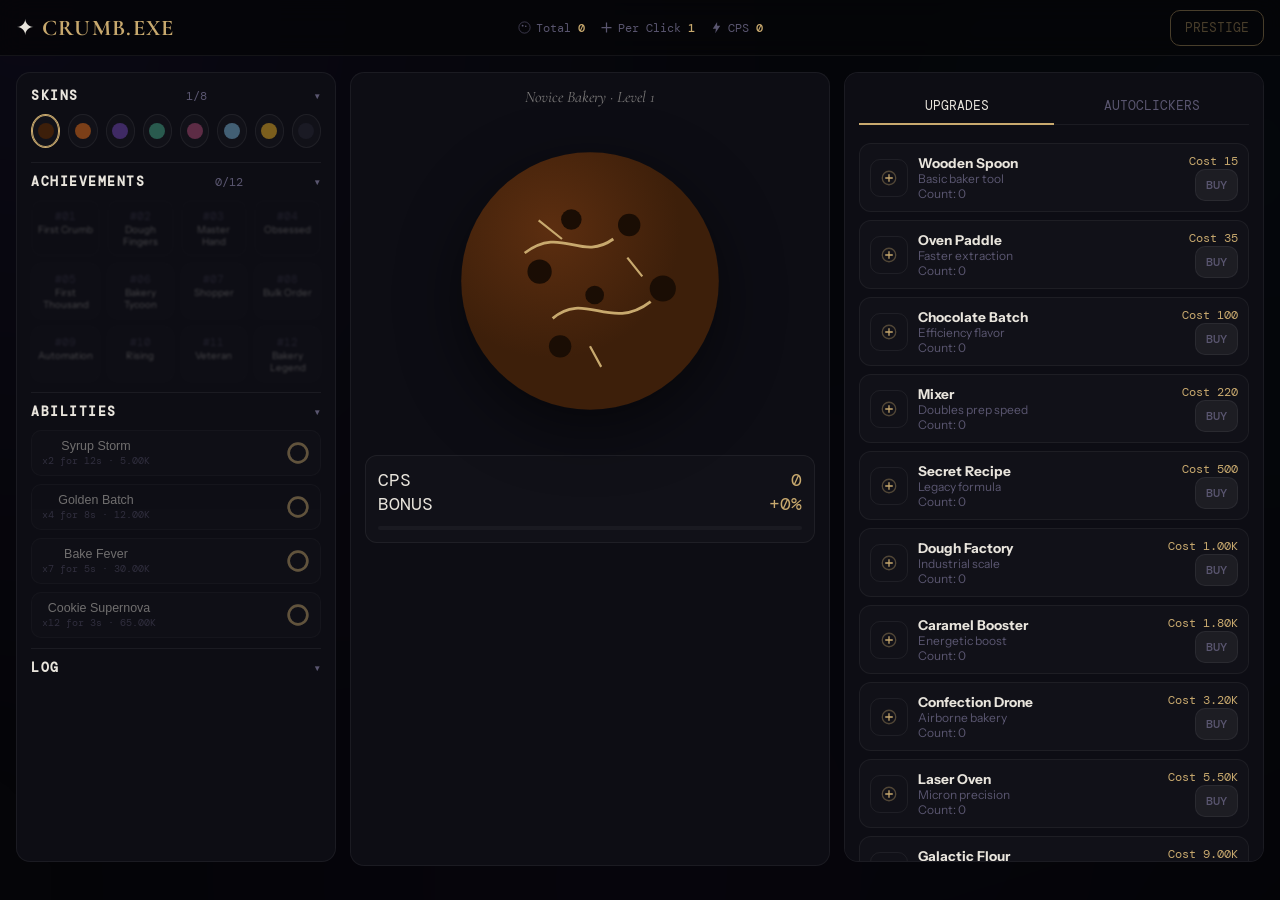
==== commit 46b998e0: "Redesign Cookie Clicker UI into dark premium three-panel dashboard" ====
--- a/Frontend/index.html
+++ b/Frontend/index.html
@@ -1,164 +1,541 @@
 <!DOCTYPE html>
-<html lang="ru">
+<html lang="en">
 <head>
-  <meta charset="UTF-8">
-  <meta name="viewport" content="width=device-width, initial-scale=1.0">
+  <meta charset="UTF-8" />
+  <meta name="viewport" content="width=device-width, initial-scale=1.0" />
   <title>Cookie Clicker Deluxe</title>
-  <link rel="stylesheet" href="style.css">
   <link rel="preconnect" href="https://fonts.googleapis.com">
   <link rel="preconnect" href="https://fonts.gstatic.com" crossorigin>
-  <link href="https://fonts.googleapis.com/css2?family=Nunito:wght@400;600;700;800;900&display=swap" rel="stylesheet">
+  <link href="https://fonts.googleapis.com/css2?family=Cormorant+Garamond:ital,wght@0,400;0,600;1,600&family=DM+Mono:wght@400;500&family=Instrument+Sans:wght@400;500&display=swap" rel="stylesheet">
+  <style>
+    :root {
+      --bg: #050508;
+      --panel: #0d0d14;
+      --panel-soft: rgba(255, 255, 255, 0.02);
+      --line: rgba(255, 255, 255, 0.06);
+      --gold: #c8a96e;
+      --violet: #7c5cfc;
+      --amber: #ff9a3c;
+      --text: #e8e4dc;
+      --muted: #5a5670;
+      --danger: #8a3d3d;
+    }
+    * { box-sizing: border-box; margin: 0; padding: 0; }
+    body {
+      font-family: "Instrument Sans", system-ui, sans-serif;
+      color: var(--text);
+      background: var(--bg);
+      min-height: 100vh;
+      overflow-x: hidden;
+    }
+    .aurora {
+      position: fixed;
+      inset: -30%;
+      background:
+        radial-gradient(circle at 20% 20%, rgba(124,92,252,.5), transparent 40%),
+        radial-gradient(circle at 80% 30%, rgba(29,89,129,.35), transparent 45%),
+        radial-gradient(circle at 50% 80%, rgba(70,35,140,.4), transparent 42%);
+      opacity: .1;
+      pointer-events: none;
+      filter: blur(50px);
+      animation: aurora 15s ease-in-out infinite;
+      z-index: 0;
+    }
+    @keyframes aurora {
+      0%,100% { transform: translate3d(0,0,0) scale(1); }
+      33% { transform: translate3d(4%, -3%, 0) scale(1.05); }
+      66% { transform: translate3d(-3%, 2%, 0) scale(1.08); }
+    }
+    .app { position: relative; z-index: 1; }
+    .entry { opacity: 0; transform: translateY(8px); animation: entry .4s ease-out forwards; }
+    @keyframes entry { to { opacity: 1; transform: translateY(0); } }
+
+    .header {
+      height: 56px; display: grid; grid-template-columns: 1fr auto 1fr; align-items: center;
+      padding: 0 16px; border-bottom: 1px solid var(--line); position: sticky; top: 0;
+      background: rgba(5,5,8,.8); backdrop-filter: blur(12px); z-index: 10;
+    }
+    .wordmark { font-family: "Cormorant Garamond", serif; font-size: 1.4rem; letter-spacing: .06em; }
+    .wordmark b { color: var(--gold); }
+    .stats-strip { display:flex; gap:14px; font-family:"DM Mono", monospace; font-size:.78rem; color: var(--muted); }
+    .stats-strip strong { color: var(--gold); font-weight: 500; }
+    .prestige-btn {
+      margin-left: auto; border:1px solid var(--gold); background: transparent; color: var(--gold);
+      border-radius: 10px; height: 36px; padding: 0 14px; font-family: "DM Mono", monospace; cursor: pointer;
+    }
+    .prestige-btn:disabled { opacity:.35; cursor:not-allowed; }
+
+    .layout {
+      max-width: 1480px; margin: 16px auto; padding: 0 16px 16px;
+      display: grid; grid-template-columns: 320px minmax(360px, 1fr) 420px; gap: 14px;
+      min-height: calc(100vh - 90px);
+    }
+    .panel { border:1px solid var(--line); background: var(--panel); border-radius: 14px; padding: 14px; }
+
+    .left-panel,.right-panel { display:flex; flex-direction:column; gap:10px; max-height: calc(100vh - 110px); overflow: auto; }
+    .center-panel { display:flex; flex-direction:column; align-items:center; justify-content:flex-start; gap:14px; }
+
+    .sec { border-top:1px solid var(--line); padding-top:10px; }
+    .sec:first-child { border-top: none; padding-top: 0; }
+    .sec-header { display:flex; align-items:center; justify-content:space-between; cursor:pointer; user-select:none; font-family:"DM Mono", monospace; font-size:.78rem; color:var(--muted); }
+    .sec-header h3 { font-size:.8rem; letter-spacing:.12em; color:var(--text); }
+    .chev { transition:.2s; }
+    .collapsed .chev { transform: rotate(-90deg); }
+    .sec-body { margin-top:10px; }
+    .collapsed .sec-body { display:none; }
+
+    .bakery-meta { font-family:"Cormorant Garamond", serif; font-style: italic; opacity:.5; }
+    .cookie-wrap { position:relative; width: 320px; height: 320px; display:grid; place-items:center; }
+    .cookie-btn {
+      width:280px; height:280px; border-radius:50%; border:0; background:transparent; cursor:pointer; position:relative;
+      filter: drop-shadow(0 18px 30px rgba(0,0,0,.5));
+    }
+    .cookie-svg { width:100%; height:100%; transition: transform .08s ease; }
+    .cookie-btn.clicked .cookie-svg { transform: scale(.94); }
+    .cookie-btn:hover { filter: drop-shadow(0 0 24px rgba(200,169,110,.4)) drop-shadow(0 18px 30px rgba(0,0,0,.5)); }
+
+    .ripple { position:absolute; border:1px solid rgba(200,169,110,.75); border-radius:50%; animation:ripple .5s ease-out forwards; pointer-events:none; }
+    @keyframes ripple { from { width:30px; height:30px; opacity:.8; } to { width:220px; height:220px; margin-left:-95px; margin-top:-95px; opacity:0; } }
+    .particle, .float-num { position:absolute; pointer-events:none; font-family:"DM Mono", monospace; }
+    .particle { color:var(--gold); animation:particle .6s ease-out forwards; }
+    @keyframes particle { to { transform: translate(var(--tx), var(--ty)); opacity:0; } }
+    .float-num { color: var(--amber); font-weight: 500; animation: float .7s ease-out forwards; }
+    @keyframes float { to { transform: translateY(-48px); opacity:0; } }
+
+    .center-stats { width:100%; max-width:560px; border:1px solid var(--line); background:var(--panel-soft); border-radius:12px; padding:12px; }
+    .metric-row { display:flex; justify-content:space-between; font-family:"DM Mono", monospace; font-size:1.15rem; }
+    .metric-row span:last-child { color: var(--gold); }
+    .tick { margin-top:10px; height:4px; background: rgba(255,255,255,.04); border-radius:999px; overflow:hidden; }
+    .tick > div { height:100%; width:0%; background:linear-gradient(90deg,var(--gold),var(--amber)); animation:tick 1s linear infinite; }
+    @keyframes tick { from { width:0%; } to { width:100%; } }
+
+    .skins { display:flex; gap:8px; overflow:auto; padding-bottom:4px; }
+    .skin-dot { width:34px; height:34px; border-radius:50%; border:1px solid var(--line); background:var(--panel-soft); cursor:pointer; display:grid; place-items:center; font-size:.7rem; color:var(--muted); }
+    .skin-dot.active { border-color:var(--gold); box-shadow: 0 0 0 1px var(--gold) inset; color: var(--gold); }
+
+    .ach-grid { display:grid; grid-template-columns:repeat(4,1fr); gap:7px; }
+    .ach-item { border:1px solid var(--line); border-radius:10px; padding:8px 6px; text-align:center; font-size:.62rem; background:var(--panel-soft); transition:.2s; }
+    .ach-item.locked { opacity:.25; filter: blur(1px); }
+    .ach-item time { display:block; margin-top:4px; color:var(--muted); font-family:"DM Mono", monospace; }
+
+    .ability-grid { display:grid; gap:8px; }
+    .ability-btn {
+      position:relative; display:flex; justify-content:space-between; align-items:center; gap:6px;
+      border:1px solid var(--line); background:var(--panel-soft); color:var(--text); border-radius:10px; padding:8px 10px;
+      font-size:.78rem; cursor:pointer;
+    }
+    .ability-btn small { color:var(--muted); font-family:"DM Mono", monospace; }
+    .ability-btn:disabled { opacity:.45; cursor:not-allowed; }
+    .cooldown-svg { width:24px; height:24px; }
+
+    .log { max-height:160px; overflow:auto; font-family:"DM Mono", monospace; font-size:.72rem; color:var(--muted); display:flex; flex-direction:column-reverse; gap:4px; }
+
+    .tabs { display:flex; position:relative; border-bottom:1px solid var(--line); margin-bottom:8px; }
+    .tab { flex:1; background:none; border:0; color:var(--muted); padding:10px; font-family:"DM Mono", monospace; cursor:pointer; }
+    .tab.active { color:var(--text); }
+    .tab-underline { position:absolute; bottom:-1px; left:0; width:50%; height:2px; background:var(--gold); transition:left .22s ease; }
+
+    .shop-list { display:flex; flex-direction:column; gap:8px; }
+    .shop-item {
+      border:1px solid rgba(255,255,255,.05); background: rgba(255,255,255,.02); border-radius:12px;
+      padding:10px; display:grid; grid-template-columns:38px 1fr auto; gap:10px; align-items:center; position:relative; overflow:hidden;
+    }
+    .shop-item::before { content:""; position:absolute; left:0; bottom:0; width:3px; height:0%; background:var(--gold); transition:height .2s ease; }
+    .shop-item:hover { background: rgba(200,169,110,.04); }
+    .shop-item:hover::before { height:100%; }
+    .icon-box { width:38px; height:38px; border-radius:10px; border:1px solid var(--line); display:grid; place-items:center; position:relative; }
+    .badge { position:absolute; top:-4px; right:-4px; background:var(--gold); color:#1b150a; border-radius:999px; font:500 .65rem "DM Mono"; padding:2px 5px; }
+    .shop-item h4 { font-size:.85rem; }
+    .shop-item p { font-size:.75rem; color:var(--muted); }
+    .buy-btn { border:1px solid var(--line); border-radius:10px; height:32px; padding:0 10px; font:500 .75rem "DM Mono"; }
+    .buy-btn.afford { background:var(--gold); color:#1e1507; border-color:transparent; cursor:pointer; }
+    .buy-btn.disabled { background:rgba(255,255,255,.05); color:var(--muted); }
+
+    .toast {
+      position:fixed; top:72px; right:16px; z-index:40; min-width:280px; border-left:4px solid var(--gold);
+      background:rgba(13,13,20,.65); backdrop-filter:blur(16px); border:1px solid var(--line); border-radius:10px; padding:10px;
+      transform:translateX(120%);
+    }
+    .toast.show { animation:toast-in .32s ease forwards; }
+    .toast.hide { animation:toast-out .25s ease forwards; }
+    @keyframes toast-in { to { transform:translateX(0); } }
+    @keyframes toast-out { to { transform:translateX(120%); } }
+
+    .modal-overlay { position:fixed; inset:0; background:rgba(0,0,0,.7); backdrop-filter:blur(20px); display:none; place-items:center; z-index:50; }
+    .modal-overlay.open { display:grid; }
+    .modal { width:min(480px,92vw); border:1px solid var(--line); border-radius:14px; background:var(--panel); padding:18px; transform:translateY(40px); opacity:0; animation:modal-in .3s ease forwards; }
+    @keyframes modal-in { to { transform:translateY(0); opacity:1; } }
+    .modal-metrics { margin:12px 0; display:grid; grid-template-columns:1fr 1fr; gap:10px; }
+    .m-box { border:1px solid var(--line); border-radius:10px; padding:10px; text-align:center; font-family:"DM Mono", monospace; }
+    .m-box strong { display:block; color:var(--gold); font-size:1.25rem; }
+    .modal-actions { display:flex; gap:8px; }
+    .ghost, .gold { flex:1; height:36px; border-radius:10px; font-family:"DM Mono", monospace; cursor:pointer; }
+    .ghost { background:transparent; color:var(--text); border:1px solid var(--line); }
+    .gold { background:var(--gold); border:0; color:#211608; }
+
+    .i { width:15px; height:15px; display:inline-block; vertical-align:-3px; margin-right:4px; }
+    @media (max-width: 1100px) { .layout { grid-template-columns: 1fr; } .left-panel,.right-panel { max-height:none; } .center-panel { order:1; } .left-panel { order:2; } .right-panel { order:3; } }
+  </style>
 </head>
-<body data-theme="1">
-
-  <!-- ACHIEVEMENT TOAST -->
-  <div id="achievement-toast" class="achievement-toast hidden">
-    <div class="toast-icon" id="toast-icon">🏆</div>
-    <div class="toast-body">
-      <div class="toast-label">Достижение разблокировано!</div>
-      <div class="toast-name" id="toast-name">-</div>
+<body>
+  <div class="aurora"></div>
+  <div class="app">
+    <header class="header entry" style="animation-delay:0ms">
+      <div class="wordmark">✦ <b>CRUMB.EXE</b></div>
+      <div class="stats-strip">
+        <span><svg class="i" viewBox="0 0 24 24" fill="none"><circle cx="12" cy="12" r="9" stroke="currentColor"/><circle cx="9" cy="9" r="1.5" fill="currentColor"/><circle cx="14" cy="10" r="1.3" fill="currentColor"/></svg>Total <strong id="header-clicks">0</strong></span>
+        <span><svg class="i" viewBox="0 0 24 24" fill="none"><path d="M12 4v16M4 12h16" stroke="currentColor" stroke-width="2"/></svg>Per Click <strong id="header-power">1</strong></span>
+        <span><svg class="i" viewBox="0 0 24 24" fill="none"><path d="M13 3L6 14h5l-1 7 8-12h-5l0-6Z" fill="currentColor"/></svg>CPS <strong id="header-auto">0</strong></span>
+      </div>
+      <button id="prestige-btn" class="prestige-btn">PRESTIGE</button>
+    </header>
+
+    <div class="layout">
+      <aside class="left-panel panel entry" style="animation-delay:60ms">
+        <section class="sec" id="sec-skins">
+          <div class="sec-header"><h3>SKINS</h3><span id="skins-badge">1/8</span><span class="chev">▾</span></div>
+          <div class="sec-body"><div id="skins-grid" class="skins"></div></div>
+        </section>
+        <section class="sec" id="sec-achievements">
+          <div class="sec-header"><h3>ACHIEVEMENTS</h3><span id="achievements-badge">0/12</span><span class="chev">▾</span></div>
+          <div class="sec-body"><div id="achievements-grid" class="ach-grid"></div></div>
+        </section>
+        <section class="sec" id="sec-abilities">
+          <div class="sec-header"><h3>ABILITIES</h3><span class="chev">▾</span></div>
+          <div class="sec-body"><div id="abilities-container" class="ability-grid"></div></div>
+        </section>
+        <section class="sec" id="sec-log">
+          <div class="sec-header"><h3>LOG</h3><span class="chev">▾</span></div>
+          <div class="sec-body"><div id="Improvements" class="log"></div></div>
+        </section>
+      </aside>
+
+      <main class="center-panel panel entry" style="animation-delay:120ms">
+        <div class="bakery-meta" id="bakery-name-display">Novice Bakery · Level <span id="bakery-level-display">1</span></div>
+        <div class="cookie-wrap" id="cookie-wrap">
+          <button id="cookie" class="cookie-btn" aria-label="cookie">
+            <svg class="cookie-svg" viewBox="0 0 300 300">
+              <defs><radialGradient id="cookieGrad" cx="35%" cy="30%"><stop offset="0%" stop-color="#5c2e10"/><stop offset="100%" stop-color="#3d1f0a"/></radialGradient></defs>
+              <circle cx="150" cy="150" r="138" fill="url(#cookieGrad)"/>
+              <path d="M80 120 C120 90,140 130,175 105" stroke="#c8a96e" stroke-width="3" fill="none"/>
+              <path d="M110 190 C145 160,172 205,215 172" stroke="#c8a96e" stroke-width="3" fill="none"/>
+              <path d="M95 85 L120 105 M190 125 L206 145 M150 220 L162 242" stroke="#c8a96e" stroke-width="2.4"/>
+              <circle cx="96" cy="140" r="13" fill="#1a0d04"/><circle cx="130" cy="84" r="11" fill="#1a0d04"/><circle cx="192" cy="90" r="12" fill="#1a0d04"/><circle cx="228" cy="158" r="14" fill="#1a0d04"/><circle cx="155" cy="165" r="10" fill="#1a0d04"/><circle cx="118" cy="220" r="12" fill="#1a0d04"/>
+            </svg>
+          </button>
+        </div>
+        <div class="center-stats">
+          <div class="metric-row"><span>CPS</span><span id="auto-clicks">0</span></div>
+          <div class="metric-row"><span>BONUS</span><span id="prestige-bonus-text">+0%</span></div>
+          <div class="tick"><div></div></div>
+        </div>
+      </main>
+
+      <aside class="right-panel panel entry" style="animation-delay:180ms">
+        <div class="tabs">
+          <button class="tab active" data-tab="upgrades">UPGRADES</button>
+          <button class="tab" data-tab="auto">AUTOCLICKERS</button>
+          <div id="tab-underline" class="tab-underline"></div>
+        </div>
+        <div id="upgrades-container" class="shop-list"></div>
+        <div id="auto-container" class="shop-list" style="display:none"></div>
+      </aside>
     </div>
   </div>
 
-  <!-- PRESTIGE MODAL -->
-  <div id="prestige-overlay" class="modal-overlay hidden">
+  <div id="achievement-toast" class="toast">
+    <div style="font-family:'DM Mono',monospace;color:var(--gold);font-size:.68rem;">ACHIEVEMENT UNLOCKED</div>
+    <div id="toast-name" style="font-weight:500"></div>
+    <div id="toast-desc" style="font-size:.76rem;color:var(--muted)"></div>
+  </div>
+
+  <div id="prestige-overlay" class="modal-overlay">
     <div class="modal">
-      <div class="modal-emoji">✨</div>
-      <h2 class="modal-title">Престиж-сброс</h2>
-      <p class="modal-desc">Ты сбросишь весь прогресс, но получишь постоянный бонус к кликам навсегда.</p>
-      <div class="modal-stats">
-        <div class="modal-stat"><span>Текущий множитель</span><span id="current-prestige-bonus">x1.0</span></div>
-        <div class="modal-stat"><span>После сброса</span><span id="new-prestige-bonus" class="green">x1.0</span></div>
+      <h2 style="font-family:'Cormorant Garamond',serif;font-size:1.7rem;">Prestige Reset</h2>
+      <p style="color:var(--muted);font-size:.86rem;margin-top:6px;">Reset progress and keep permanent multiplier growth.</p>
+      <div class="modal-metrics">
+        <div class="m-box">Current<strong id="current-prestige-bonus">x1.00</strong></div>
+        <div class="m-box">After Reset<strong id="new-prestige-bonus">x1.00</strong></div>
       </div>
-      <div class="modal-btns">
-        <button class="modal-btn cancel" id="prestige-cancel">Отмена</button>
-        <button class="modal-btn confirm" id="prestige-confirm">Подтвердить ✨</button>
+      <div class="modal-actions">
+        <button id="prestige-cancel" class="ghost">CANCEL</button>
+        <button id="prestige-confirm" class="gold">CONFIRM</button>
       </div>
     </div>
   </div>
 
-  <!-- HEADER -->
-  <header class="header">
-    <div class="header-logo">
-      <div class="logo-icon" id="header-cookie-icon">🍪</div>
-      <div>
-        <div class="logo-title">Cookie Clicker</div>
-        <div class="logo-sub" id="bakery-name-display">Пекарня Новичка</div>
-      </div>
-    </div>
-    <div class="header-center">
-      <div class="bakery-level-badge" id="bakery-level-badge">
-        <span>⭐ Ур. <span id="bakery-level-display">1</span></span>
-        <div class="level-progress-wrap"><div class="level-progress-bar" id="level-progress-bar"></div></div>
-      </div>
-    </div>
-    <div class="header-right">
-      <div class="header-counter">
-        <div id="header-clicks" class="hc-value">0</div>
-        <div class="hc-auto">🍪 <span id="header-auto">0</span>/сек</div>
-      </div>
-      <button class="prestige-btn" id="prestige-btn">✨ Престиж</button>
-      <label class="theme-toggle" title="Тёмная / светлая тема">
-        <input type="checkbox" id="dark-toggle">
-        <span class="toggle-track">
-          <span class="toggle-sun">☀️</span>
-          <span class="toggle-moon">🌙</span>
-          <span class="toggle-thumb"></span>
-        </span>
-      </label>
-    </div>
-  </header>
-
-  <div class="layout">
-    <main class="left-panel">
-
-      <!-- COOKIE CARD -->
-      <div class="cookie-card" id="cookie-card">
-        <p class="cookie-label" id="cookie-label-text">Кликни на печенье</p>
-        <div class="cookie-img-wrap">
-          <div class="cookie-emoji" id="cookie">🍪</div>
-          <div id="float-container"></div>
-        </div>
-        <button class="click-btn" id="click-btn">
-          <span class="click-hint">КЛИКАЙ СЮДА!</span>
-          <span class="click-sub">+<span id="click-power-btn">1</span> печенька за клик</span>
-        </button>
-        <div class="prestige-display" id="prestige-display" style="display:none">
-          <span id="prestige-stars-display"></span>
-          <span id="prestige-bonus-text">Бонус: +0%</span>
-        </div>
-      </div>
-
-      <!-- STATS -->
-      <div class="stats-row">
-        <div class="stat-card">
-          <div class="stat-icon">🏆</div>
-          <div class="stat-label">Всего заработано</div>
-          <div class="stat-val" id="total-clicks">0</div>
-        </div>
-        <div class="stat-card">
-          <div class="stat-icon">👆</div>
-          <div class="stat-label">Сила клика</div>
-          <div class="stat-val" id="click-count-stat">1</div>
-        </div>
-        <div class="stat-card">
-          <div class="stat-icon">⚡</div>
-          <div class="stat-label">В секунду</div>
-          <div class="stat-val" id="auto-clicks">0</div>
-        </div>
-      </div>
-
-      <!-- SKINS -->
-      <div class="skins-panel panel-card">
-        <div class="section-header">
-          <span>🎨 Скины печенья</span>
-          <span class="section-badge" id="skins-badge">1/8</span>
-        </div>
-        <div class="skins-grid" id="skins-grid"></div>
-      </div>
-
-      <!-- ACHIEVEMENTS -->
-      <div class="achievements-panel panel-card">
-        <div class="section-header">
-          <span>🏅 Достижения</span>
-          <span class="section-badge" id="achievements-badge">0/12</span>
-        </div>
-        <div class="achievements-grid" id="achievements-grid"></div>
-      </div>
-
-      <!-- ABILITIES -->
-      <div class="abilities-panel panel-card">
-        <div class="section-header">
-          <span>⚡ Активные способности</span>
-        </div>
-        <div id="abilities-container" class="abilities-grid"></div>
-      </div>
-
-      <!-- LOG -->
-      <div id="byeImprovements" class="log-panel panel-card" style="display:none">
-        <div class="section-header"><span>📋 Журнал покупок</span></div>
-        <div id="Improvements" class="log-list"></div>
-      </div>
-
-    </main>
-
-    <!-- SHOP -->
-    <aside class="shop-panel">
-      <div class="shop-header">
-        <span class="shop-title">Магазин</span>
-        <span class="shop-badge" id="shop-badge">0/20</span>
-      </div>
-      <div class="shop-tabs">
-        <button class="tab active" data-tab="upgrades">🔧 Улучшения</button>
-        <button class="tab" data-tab="auto">🤖 Автоклики</button>
-      </div>
-      <div class="shop-scroll">
-        <div id="upgrades-container" class="shop-list"></div>
-        <div id="auto-container" class="shop-list" style="display:none"></div>
-      </div>
-    </aside>
-  </div>
-
-  <script src="script.js"></script>
+  <script>
+    let clicks = 0, clickPower = 1, totalClicks = 0, autoClicksPerSecond = 0;
+    let abilityActive = false, abilityMultiplier = 1;
+    let purchasedUpgradeIds = [], purchasedAutoUpgradeIds = [], unlockedAchievementIds = [], achievementTimes = {};
+    let bakeryLevel = 1, levelMultiplier = 1, prestigeCount = 0, prestigeMultiplier = 1;
+    let purchasedSkinIds = [1], activeSkinId = 1;
+    const purchaseCounts = {};
+
+    const upgrades = [
+      { id:1,power:2,cost:15,text:"Wooden Spoon",desc:"Basic baker tool",icon:"tool" },{ id:2,power:3,cost:35,text:"Oven Paddle",desc:"Faster extraction",icon:"tool" },
+      { id:3,power:5,cost:100,text:"Chocolate Batch",desc:"Efficiency flavor",icon:"batch" },{ id:4,power:10,cost:220,text:"Mixer",desc:"Doubles prep speed",icon:"mixer" },
+      { id:5,power:20,cost:500,text:"Secret Recipe",desc:"Legacy formula",icon:"scroll" },{ id:6,power:35,cost:1000,text:"Dough Factory",desc:"Industrial scale",icon:"factory" },
+      { id:7,power:55,cost:1800,text:"Caramel Booster",desc:"Energetic boost",icon:"bolt" },{ id:8,power:90,cost:3200,text:"Confection Drone",desc:"Airborne bakery",icon:"drone" },
+      { id:9,power:140,cost:5500,text:"Laser Oven",desc:"Micron precision",icon:"beam" },{ id:10,power:220,cost:9000,text:"Galactic Flour",desc:"Astral grain",icon:"orbit" },
+      { id:11,power:350,cost:14000,text:"Quantum Nuts",desc:"State-superposed crunch",icon:"atom" },{ id:12,power:550,cost:22000,text:"Bakery Core",desc:"Near-infinite output",icon:"core" },
+    ];
+    const autoUpgrades = [
+      { id:1,power:1,cost:150,text:"Apprentice",desc:"Reliable assistant",icon:"worker" },{ id:2,power:2,cost:500,text:"Small Line",desc:"Compact conveyor",icon:"line" },
+      { id:3,power:5,cost:1600,text:"Crew",desc:"Coordinated bakers",icon:"crew" },{ id:4,power:10,cost:3600,text:"Auto Oven",desc:"Continuous baking",icon:"auto" },
+      { id:5,power:20,cost:7000,text:"Robo Arm",desc:"Never tires",icon:"arm" },{ id:6,power:40,cost:14000,text:"Night Shift",desc:"24/7 operation",icon:"moon" },
+      { id:7,power:70,cost:24000,text:"Orbital Line",desc:"No interruptions",icon:"orbit" },{ id:8,power:120,cost:40000,text:"Neuro Factory",desc:"AI optimization",icon:"brain" },
+    ];
+    const abilities = [
+      { id:1,cost:5000,text:"Syrup Storm",desc:"x2 for 12s",duration:12000,multiplier:2 },
+      { id:2,cost:12000,text:"Golden Batch",desc:"x4 for 8s",duration:8000,multiplier:4 },
+      { id:3,cost:30000,text:"Bake Fever",desc:"x7 for 5s",duration:5000,multiplier:7 },
+      { id:4,cost:65000,text:"Cookie Supernova",desc:"x12 for 3s",duration:3000,multiplier:12 },
+    ];
+    const SKINS = [
+      { id:1,name:"Classic",cost:0,color:"#3d1f0a" },{ id:2,name:"Amber",cost:500,color:"#7b3f18" },{ id:3,name:"Violet",cost:2000,color:"#3f2a64" },{ id:4,name:"Mint",cost:5000,color:"#295a4e" },
+      { id:5,name:"Rose",cost:12000,color:"#5d2c45" },{ id:6,name:"Frost",cost:25000,color:"#425f74" },{ id:7,name:"Solar",cost:60000,color:"#7b5e1d" },{ id:8,name:"Void",cost:150000,color:"#1a1a24" },
+    ];
+    const BAKERY_LEVELS = [
+      { level:1,name:"Novice Bakery",minClicks:0 },{ level:2,name:"Green Bakery",minClicks:500 },{ level:3,name:"Arcane Bakery",minClicks:2000 },{ level:4,name:"Inferno Bakery",minClicks:6000 },{ level:5,name:"Celestial Bakery",minClicks:15000 },
+    ];
+    const ACHIEVEMENTS = [
+      { id:1,title:"First Crumb",desc:"Make 1 click",check:()=>totalClicks>=1 },{ id:2,title:"Dough Fingers",desc:"Make 50 clicks",check:()=>totalClicks>=50 },
+      { id:3,title:"Master Hand",desc:"Make 500 clicks",check:()=>totalClicks>=500 },{ id:4,title:"Obsessed",desc:"Make 5000 clicks",check:()=>totalClicks>=5000 },
+      { id:5,title:"First Thousand",desc:"Hold 1,000 cookies",check:()=>clicks>=1000 },{ id:6,title:"Bakery Tycoon",desc:"Hold 100,000 cookies",check:()=>clicks>=100000 },
+      { id:7,title:"Shopper",desc:"Buy 5 upgrades",check:()=>purchasedUpgradeIds.length+purchasedAutoUpgradeIds.length>=5 },{ id:8,title:"Bulk Order",desc:"Buy 15 upgrades",check:()=>purchasedUpgradeIds.length+purchasedAutoUpgradeIds.length>=15 },
+      { id:9,title:"Automation",desc:"Buy 3 autoclickers",check:()=>purchasedAutoUpgradeIds.length>=3 },{ id:10,title:"Rising",desc:"Reach level 5",check:()=>bakeryLevel>=5 },
+      { id:11,title:"Veteran",desc:"Perform first prestige",check:()=>prestigeCount>=1 },{ id:12,title:"Bakery Legend",desc:"Perform 3 prestiges",check:()=>prestigeCount>=3 },
+    ];
+
+    const $ = id => document.getElementById(id);
+    const D = {
+      headerClicks: $("header-clicks"), headerPower: $("header-power"), headerAuto: $("header-auto"),
+      autoClicks: $("auto-clicks"), prestigeBonus: $("prestige-bonus-text"), level: $("bakery-level-display"), bakeryName: $("bakery-name-display"),
+      cookie: $("cookie"), cookieWrap: $("cookie-wrap"), skins: $("skins-grid"), skinsBadge: $("skins-badge"), achGrid: $("achievements-grid"), achBadge: $("achievements-badge"),
+      abilities: $("abilities-container"), upgrades: $("upgrades-container"), auto: $("auto-container"), log: $("Improvements"),
+      toast: $("achievement-toast"), toastName: $("toast-name"), toastDesc: $("toast-desc"),
+      prestigeBtn: $("prestige-btn"), overlay: $("prestige-overlay"), currentPrestige: $("current-prestige-bonus"), newPrestige: $("new-prestige-bonus"),
+      cancelPrestige: $("prestige-cancel"), confirmPrestige: $("prestige-confirm"), tabUnderline: $("tab-underline")
+    };
+
+    const displayed = { clicks:0, power:1, auto:0, bonus:0 };
+    const formatNum = n => n>=1e12?(n/1e12).toFixed(2)+"T":n>=1e9?(n/1e9).toFixed(2)+"B":n>=1e6?(n/1e6).toFixed(2)+"M":n>=1e3?(n/1e3).toFixed(2)+"K":Math.floor(n).toString();
+    const getEffectiveClickPower = () => Math.max(1, Math.floor(clickPower * abilityMultiplier * levelMultiplier * prestigeMultiplier));
+    const calcPrestigeMultiplier = c => Number((1 + c*0.25).toFixed(2));
+    const getPrestigeGain = () => Math.floor(totalClicks / 5000);
+
+    function updateBakeryLevel() {
+      for (let i = BAKERY_LEVELS.length-1; i >=0; i--) if (totalClicks >= BAKERY_LEVELS[i].minClicks) { bakeryLevel = BAKERY_LEVELS[i].level; break; }
+      levelMultiplier = Number((1 + (bakeryLevel-1)*0.08).toFixed(2));
+      const lvl = BAKERY_LEVELS.find(l=>l.level===bakeryLevel);
+      D.bakeryName.innerHTML = `${lvl.name} · Level <span id="bakery-level-display">${bakeryLevel}</span>`;
+    }
+
+    function setCookieSkin() {
+      const skin = SKINS.find(s=>s.id===activeSkinId) || SKINS[0];
+      D.cookie.querySelector('circle').setAttribute('fill', skin.id===1 ? 'url(#cookieGrad)' : skin.color);
+    }
+
+    function spawnClickFx(e, amount) {
+      const rect = D.cookieWrap.getBoundingClientRect();
+      const x = (e?.clientX || rect.left + rect.width/2) - rect.left;
+      const y = (e?.clientY || rect.top + rect.height/2) - rect.top;
+
+      const ripple = document.createElement('div');
+      ripple.className = 'ripple'; ripple.style.left = `${x}px`; ripple.style.top = `${y}px`;
+      D.cookieWrap.appendChild(ripple); setTimeout(()=>ripple.remove(),520);
+
+      const f = document.createElement('div');
+      f.className = 'float-num'; f.textContent = `+${formatNum(amount)}`; f.style.left=`${x}px`; f.style.top=`${y}px`;
+      D.cookieWrap.appendChild(f); setTimeout(()=>f.remove(),740);
+
+      const count = 8 + Math.floor(Math.random()*5);
+      for (let i=0;i<count;i++) {
+        const p = document.createElement('div'); p.className='particle'; p.textContent='✦';
+        p.style.left=`${x}px`; p.style.top=`${y}px`; p.style.setProperty('--tx', `${(Math.random()*120)-60}px`); p.style.setProperty('--ty', `${-20-(Math.random()*90)}px`);
+        D.cookieWrap.appendChild(p); setTimeout(()=>p.remove(),620);
+      }
+    }
+
+    function showToast(ach) {
+      D.toastName.textContent = ach.title; D.toastDesc.textContent = ach.desc;
+      D.toast.classList.remove('hide'); D.toast.classList.add('show');
+      setTimeout(()=>{ D.toast.classList.remove('show'); D.toast.classList.add('hide'); }, 3500);
+    }
+
+    function checkAchievements() {
+      ACHIEVEMENTS.forEach(a=>{
+        if (!unlockedAchievementIds.includes(a.id) && a.check()) {
+          unlockedAchievementIds.push(a.id); achievementTimes[a.id] = new Date().toISOString();
+          showToast(a); renderAchievements(); saveGame();
+        }
+      });
+    }
+
+    function renderSkins() {
+      D.skins.innerHTML='';
+      SKINS.forEach(s=>{
+        const owned = purchasedSkinIds.includes(s.id), active = s.id===activeSkinId;
+        const btn = document.createElement('button'); btn.className = `skin-dot ${active?'active':''}`;
+        btn.title = owned ? s.name : `${s.name} · ${formatNum(s.cost)}`;
+        btn.innerHTML = `<span style="display:block;width:16px;height:16px;border-radius:50%;background:${s.color}"></span>`;
+        btn.disabled = !owned && clicks < s.cost;
+        btn.onclick = () => {
+          if (!owned) { if (clicks < s.cost) return; clicks -= s.cost; purchasedSkinIds.push(s.id); }
+          activeSkinId = s.id; setCookieSkin(); renderSkins(); saveGame();
+        };
+        D.skins.appendChild(btn);
+      });
+      D.skinsBadge.textContent = `${purchasedSkinIds.length}/${SKINS.length}`;
+    }
+
+    function renderAchievements() {
+      D.achGrid.innerHTML='';
+      ACHIEVEMENTS.forEach(a=>{
+        const unlocked = unlockedAchievementIds.includes(a.id);
+        const d = document.createElement('div'); d.className=`ach-item ${unlocked?'':'locked'}`;
+        d.innerHTML = `<div style="font-family:'DM Mono';font-size:.68rem;color:${unlocked?'var(--gold)':'var(--muted)'}">#${String(a.id).padStart(2,'0')}</div><div>${a.title}</div>${unlocked?`<time>${new Date(achievementTimes[a.id]||Date.now()).toLocaleTimeString()}</time>`:''}`;
+        d.title = a.desc;
+        D.achGrid.appendChild(d);
+      });
+      D.achBadge.textContent = `${unlockedAchievementIds.length}/${ACHIEVEMENTS.length}`;
+    }
+
+    function addLog(text) {
+      const line = document.createElement('div'); line.textContent = `[${new Date().toLocaleTimeString()}] ${text}`;
+      line.className = 'entry'; line.style.animationDelay='0ms'; D.log.prepend(line);
+    }
+
+    function iconSvg(key) {
+      return `<svg viewBox="0 0 24 24" width="18" height="18" fill="none" stroke="${'#c8a96e'}" stroke-width="1.7"><circle cx="12" cy="12" r="9" opacity=".35"/><path d="M7 12h10M12 7v10"/></svg>`;
+    }
+
+    function createShopItem(item, type) {
+      const el = document.createElement('div'); el.className='shop-item'; el.id = `${type}${item.id}`;
+      const c = purchaseCounts[`${type}${item.id}`] || 0;
+      el.innerHTML = `<div class="icon-box">${iconSvg(item.icon)}${c>0?`<span class="badge">${c}</span>`:''}</div>
+        <div><h4>${item.text}</h4><p>${item.desc}</p><p>Count: ${c}</p></div>
+        <div style="text-align:right"><div style="font-family:'DM Mono';font-size:.72rem;color:var(--gold)">Cost ${formatNum(item.cost)}</div><button class="buy-btn">BUY</button></div>`;
+      const btn = el.querySelector('button');
+      const purchased = type==="upgrade"? purchasedUpgradeIds.includes(item.id):purchasedAutoUpgradeIds.includes(item.id);
+      const affordable = clicks >= item.cost;
+      if (purchased || !affordable) btn.className = `buy-btn ${affordable?'disabled':'disabled'}`; else btn.className='buy-btn afford';
+      btn.disabled = purchased || !affordable;
+      btn.onclick = ()=>{
+        if (clicks < item.cost || purchased) return;
+        clicks -= item.cost;
+        purchaseCounts[`${type}${item.id}`] = (purchaseCounts[`${type}${item.id}`]||0)+1;
+        if (type==='upgrade') { clickPower += item.power; purchasedUpgradeIds.push(item.id); }
+        else { autoClicksPerSecond += item.power; purchasedAutoUpgradeIds.push(item.id); }
+        addLog(`${item.text} purchased`);
+        rerenderShop(); checkAchievements(); saveGame();
+      };
+      return el;
+    }
+
+    function rerenderShop() {
+      D.upgrades.innerHTML=''; D.auto.innerHTML='';
+      upgrades.forEach(u=>D.upgrades.appendChild(createShopItem(u,'upgrade')));
+      autoUpgrades.forEach(a=>D.auto.appendChild(createShopItem(a,'auto')));
+    }
+
+    function renderAbilities() {
+      D.abilities.innerHTML='';
+      abilities.forEach(ab=>{
+        const btn = document.createElement('button'); btn.className='ability-btn'; btn.id=`ability${ab.id}`;
+        btn.innerHTML = `<span>${ab.text}<br><small>${ab.desc} · ${formatNum(ab.cost)}</small></span><svg class="cooldown-svg" viewBox="0 0 36 36"><circle cx="18" cy="18" r="14" stroke="rgba(255,255,255,.15)" stroke-width="4" fill="none"/><circle class="cool" cx="18" cy="18" r="14" stroke="var(--gold)" stroke-width="4" fill="none" stroke-dasharray="88" stroke-dashoffset="0" transform="rotate(-90 18 18)"/></svg>`;
+        btn.disabled = clicks < ab.cost || abilityActive;
+        btn.onclick = ()=>{
+          if (clicks < ab.cost || abilityActive) return;
+          clicks -= ab.cost; abilityActive = true; abilityMultiplier = ab.multiplier;
+          let start = performance.now();
+          const circle = btn.querySelector('.cool');
+          (function tick(now){
+            const p = Math.min(1,(now-start)/ab.duration);
+            circle.style.strokeDashoffset = String(88*p);
+            if (p<1) requestAnimationFrame(tick);
+          })(start);
+          setTimeout(()=>{ abilityActive=false; abilityMultiplier=1; renderAbilities(); saveGame(); }, ab.duration);
+          renderAbilities(); saveGame();
+        };
+        D.abilities.appendChild(btn);
+      });
+    }
+
+    function doClick(e) {
+      const power = getEffectiveClickPower();
+      clicks += power; totalClicks += 1;
+      D.cookie.classList.add('clicked'); setTimeout(()=>D.cookie.classList.remove('clicked'),80);
+      spawnClickFx(e,power); updateBakeryLevel(); checkAchievements(); saveGame();
+    }
+
+    function updateDisplayFrame() {
+      const effAuto = Math.max(0, Math.floor(autoClicksPerSecond * levelMultiplier * prestigeMultiplier));
+      displayed.clicks += (clicks - displayed.clicks) * 0.12;
+      displayed.power += (getEffectiveClickPower() - displayed.power) * 0.12;
+      displayed.auto += (effAuto - displayed.auto) * 0.12;
+      displayed.bonus += (((prestigeMultiplier-1)*100) - displayed.bonus) * 0.12;
+      D.headerClicks.textContent = formatNum(displayed.clicks);
+      D.headerPower.textContent = formatNum(displayed.power);
+      D.headerAuto.textContent = formatNum(displayed.auto);
+      D.autoClicks.textContent = formatNum(displayed.auto);
+      D.prestigeBonus.textContent = `+${Math.max(0,displayed.bonus).toFixed(0)}%`;
+      D.prestigeBtn.disabled = getPrestigeGain() <= 0;
+      renderSkins(); rerenderShop(); renderAbilities();
+      requestAnimationFrame(updateDisplayFrame);
+    }
+
+    function openPrestigeModal() {
+      const gain = getPrestigeGain();
+      D.currentPrestige.textContent = `x${calcPrestigeMultiplier(prestigeCount).toFixed(2)}`;
+      D.newPrestige.textContent = `x${calcPrestigeMultiplier(prestigeCount+gain).toFixed(2)}`;
+      D.overlay.classList.add('open');
+    }
+
+    function doPrestige() {
+      const gain = getPrestigeGain(); if (gain <= 0) return D.overlay.classList.remove('open');
+      prestigeCount += gain; prestigeMultiplier = calcPrestigeMultiplier(prestigeCount);
+      clicks=0; clickPower=1; totalClicks=0; autoClicksPerSecond=0; purchasedUpgradeIds=[]; purchasedAutoUpgradeIds=[];
+      Object.keys(purchaseCounts).forEach(k=>delete purchaseCounts[k]); D.log.innerHTML=''; bakeryLevel=1; levelMultiplier=1;
+      updateBakeryLevel(); rerenderShop(); renderAbilities(); checkAchievements(); saveGame(); D.overlay.classList.remove('open');
+    }
+
+    function saveGame() {
+      localStorage.setItem('cookieClickerSave', JSON.stringify({ clicks, clickPower, totalClicks, autoClicksPerSecond, purchasedUpgradeIds, purchasedAutoUpgradeIds, prestigeCount, prestigeMultiplier, purchasedSkinIds, activeSkinId, unlockedAchievementIds, achievementTimes, log:D.log.innerHTML, purchaseCounts }));
+    }
+
+    function loadGame() {
+      const raw = localStorage.getItem('cookieClickerSave');
+      if (!raw) return;
+      try {
+        const s = JSON.parse(raw);
+        clicks = s.clicks || 0; clickPower = s.clickPower || 1; totalClicks = s.totalClicks || 0; autoClicksPerSecond = s.autoClicksPerSecond || 0;
+        purchasedUpgradeIds = Array.isArray(s.purchasedUpgradeIds)?s.purchasedUpgradeIds:[];
+        purchasedAutoUpgradeIds = Array.isArray(s.purchasedAutoUpgradeIds)?s.purchasedAutoUpgradeIds:[];
+        prestigeCount = s.prestigeCount || 0; prestigeMultiplier = s.prestigeMultiplier || 1;
+        purchasedSkinIds = Array.isArray(s.purchasedSkinIds)&&s.purchasedSkinIds.length?s.purchasedSkinIds:[1]; activeSkinId = s.activeSkinId || 1;
+        unlockedAchievementIds = Array.isArray(s.unlockedAchievementIds)?s.unlockedAchievementIds:[]; achievementTimes = s.achievementTimes || {};
+        D.log.innerHTML = s.log || '';
+        if (s.purchaseCounts && typeof s.purchaseCounts === 'object') Object.assign(purchaseCounts, s.purchaseCounts);
+      } catch { localStorage.removeItem('cookieClickerSave'); }
+    }
+
+    document.querySelectorAll('.sec-header').forEach(h=>h.onclick=()=>h.parentElement.classList.toggle('collapsed'));
+    document.querySelectorAll('.tab').forEach((t,idx)=>t.onclick=()=>{
+      document.querySelectorAll('.tab').forEach(x=>x.classList.remove('active')); t.classList.add('active');
+      D.tabUnderline.style.left = idx===0?'0':'50%';
+      D.upgrades.style.display = idx===0?'flex':'none'; D.auto.style.display = idx===1?'flex':'none';
+    });
+    D.cookie.addEventListener('click', doClick);
+    D.prestigeBtn.onclick = openPrestigeModal;
+    D.cancelPrestige.onclick = ()=>D.overlay.classList.remove('open');
+    D.confirmPrestige.onclick = doPrestige;
+    D.overlay.onclick = e => { if (e.target===D.overlay) D.overlay.classList.remove('open'); };
+
+    loadGame(); updateBakeryLevel(); setCookieSkin(); renderSkins(); renderAchievements(); rerenderShop(); renderAbilities();
+    setInterval(()=>{ const autoVal = Math.max(0, Math.floor(autoClicksPerSecond * levelMultiplier * prestigeMultiplier)); if (autoVal>0) { clicks += autoVal; totalClicks += autoVal; updateBakeryLevel(); checkAchievements(); saveGame(); } },1000);
+    requestAnimationFrame(updateDisplayFrame);
+  </script>
 </body>
 </html>
